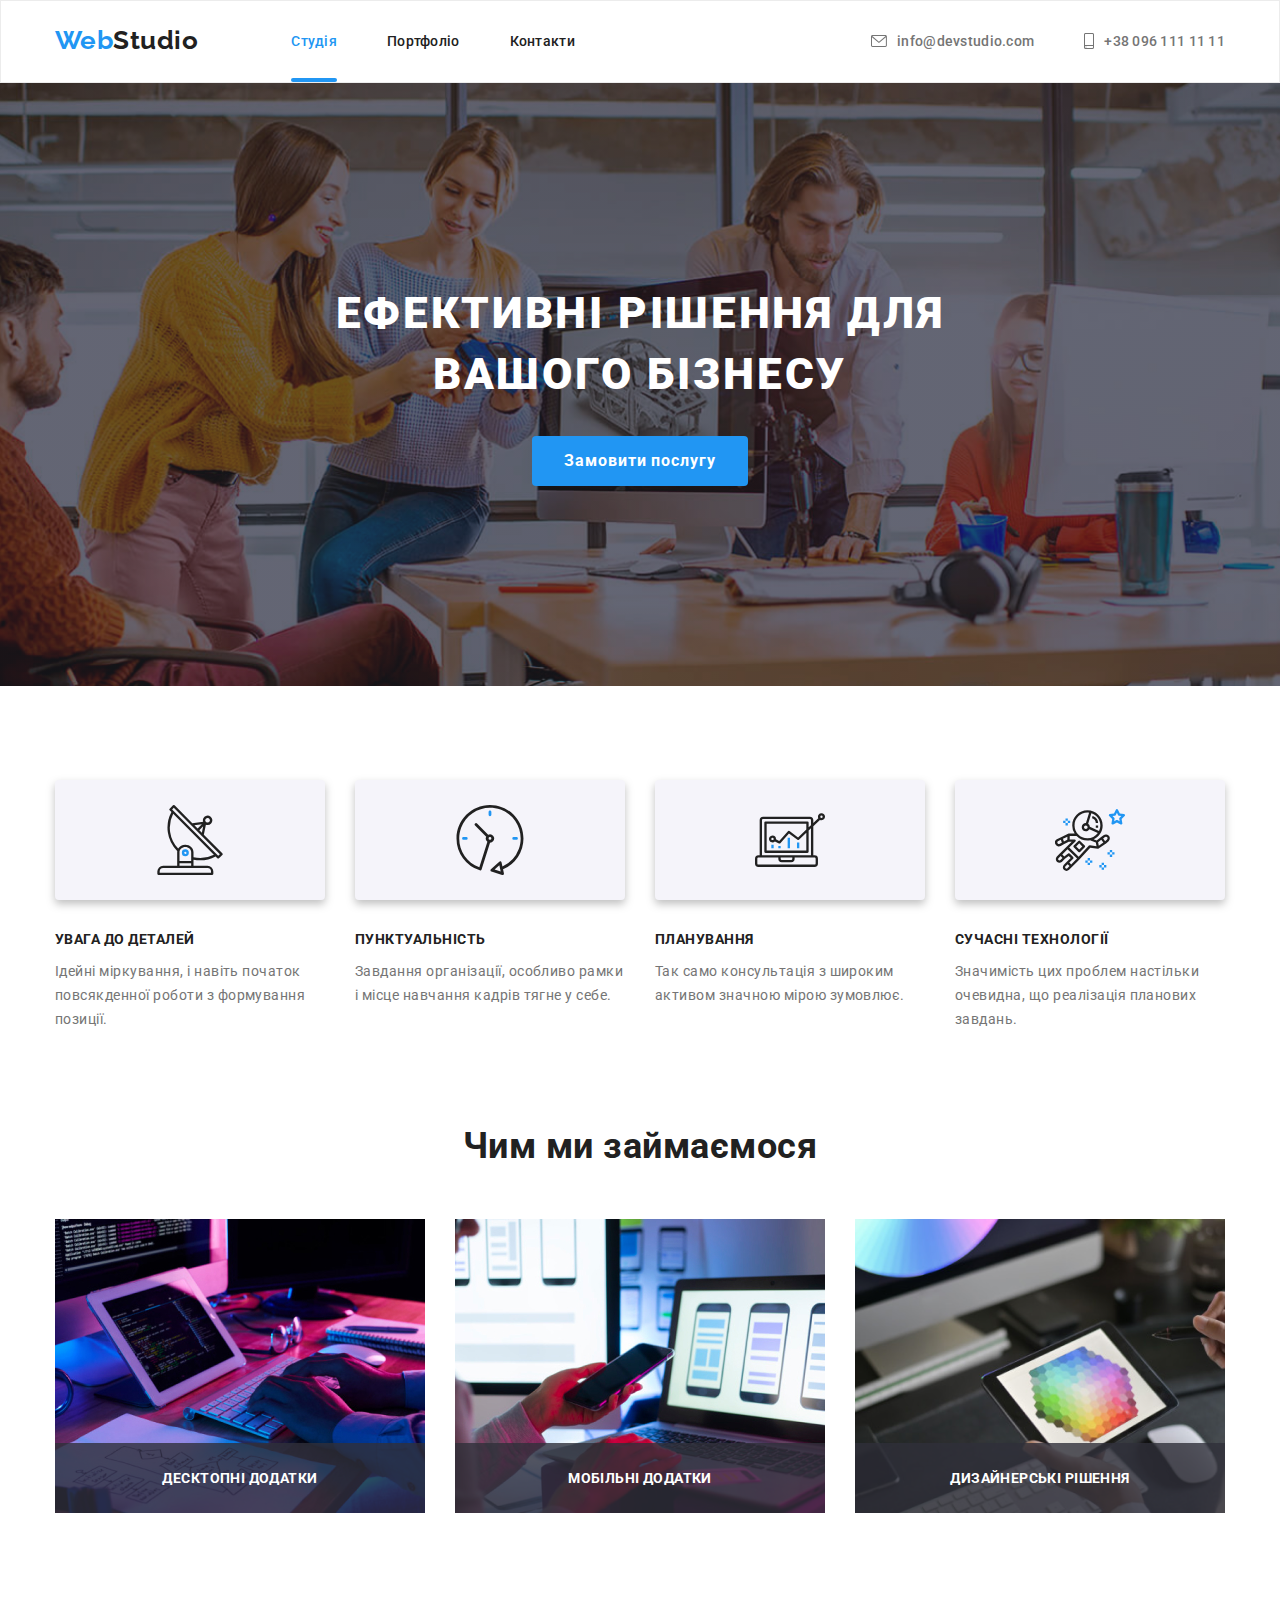
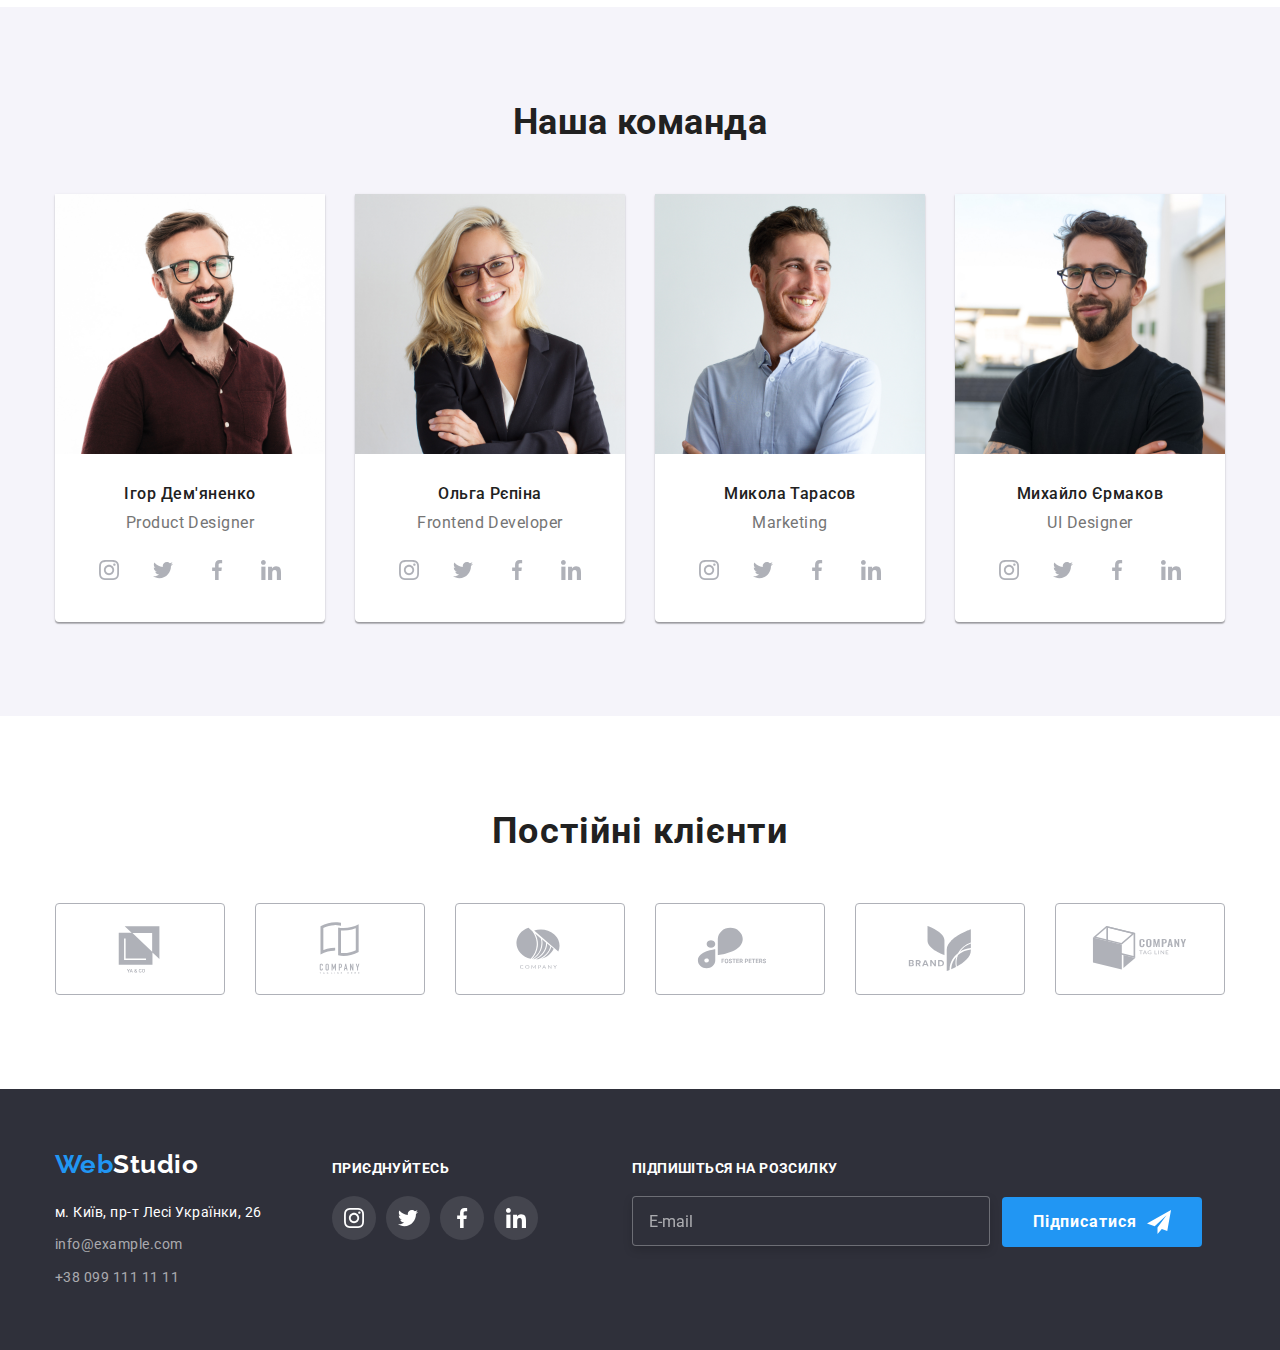
==== index.html @ c9e4202c "Initial commit" ====
<!DOCTYPE html>
<html lang="uk">
  <head>
    <meta charset="UTF-8" />
    <meta http-equiv="X-UA-Compatible" content="IE=edge" />
    <meta name="viewport" content="width=device-width, initial-scale=1.0" />
    <title>Студія</title>
    <!-- Normalize -->
    <link
      rel="stylesheet"
      href="https://cdn.jsdelivr.net/npm/modern-normalize@1.1.0/modern-normalize.min.css"
    />
    <!-- Fonts -->
    <link
      href="https://fonts.googleapis.com/css2?family=Raleway:wght@700&family=Roboto:wght@400;500;700;900&display=swap"
      rel="stylesheet"
    />
    <!-- Styles -->
    <link rel="stylesheet" href="./css/styles.css" />
  </head>
  <body>
    <!-- Header section -->
    <header class="header">
      <div class="container">
        <div class="header-contact">
          <nav class="header-nav">
            <a class="header-logo" href="./index.html"><span class="header-web">Web</span>Studio</a>

            <ul class="site-nav list">
              <li class="header-item">
                <a class="header-nav-link current" href="">Студія</a>
              </li>
              <li class="header-item">
                <a class="header-nav-link" href="./portfolio.html">Портфоліо</a>
              </li>
              <li class="header-item">
                <a class="header-nav-link" href="">Контакти</a>
              </li>
            </ul>
          </nav>

          <ul class="auth-nav list">
            <li class="header-item">
              <a href="mailto:info@devstudio.com" class="header-mail-link link">
                <svg class="header-mail-icon" width="16" height="12">
                  <use href="./images/symbol-defs.svg#icon-envelope"></use>
                </svg>
                info@devstudio.com</a
              >
            </li>
            <li class="header-item">
              <a href="tel:+380961111111" class="header-mail-link link">
                <svg class="header-mail-icon" width="10" height="16">
                  <use href="./images/symbol-defs.svg#icon-smartphone"></use>
                </svg>
                +38 096 111 11 11
              </a>
            </li>
          </ul>
        </div>
      </div>
    </header>
    <main>
      <!-- Hero section -->
      <section class="hero-studio">
        <div class="container">
          <h1 class="hero-title">Ефективні рішення для вашого бізнесу</h1>
          <button type="button" class="button-studio" data-modal-open>Замовити послугу</button>
        </div>
      </section>
      <!-- Features -->
      <section class="features section">
        <div class="container">
          <h2 class="visually-hidden">Переваги компанії</h2>
          <ul class="features-list list">
            <li class="features-item">
              <div class="features-icon">
                <svg class="features-img" width="70" height="70">
                  <use href="images/symbol-defs.svg#icon-antenna"></use>
                </svg>
              </div>
              <h3 class="features-title">УВАГА ДО ДЕТАЛЕЙ</h3>
              <p class="features-text">
                Ідейні міркування, і навіть початок повсякденної роботи з формування позиції.
              </p>
            </li>

            <li class="features-item">
              <div class="features-icon">
                <svg class="features-img" width="70" height="70">
                  <use href="images/symbol-defs.svg#icon-clock"></use>
                </svg>
              </div>
              <h3 class="features-title">ПУНКТУАЛЬНІСТЬ</h3>
              <p class="features-text">
                Завдання організації, особливо рамки і місце навчання кадрів тягне у себе.
              </p>
            </li>

            <li class="features-item">
              <div class="features-icon">
                <svg class="features-img" width="70" height="70">
                  <use href="images/symbol-defs.svg#icon-diagram"></use>
                </svg>
              </div>
              <h3 class="features-title">ПЛАНУВАННЯ</h3>
              <p class="features-text">
                Так само консультація з широким активом значною мірою зумовлює.
              </p>
            </li>

            <li class="features-item">
              <div class="features-icon">
                <svg class="features-img" width="70" height="70">
                  <use href="images/symbol-defs.svg#icon-astronaut"></use>
                </svg>
              </div>
              <h3 class="features-title">СУЧАСНІ ТЕХНОЛОГІЇ</h3>
              <p class="features-text">
                Значимість цих проблем настільки очевидна, що реалізація планових завдань.
              </p>
            </li>
          </ul>
        </div>
      </section>
      <!-- Services -->
      <section class="services section">
        <div class="container">
          <h2 class="services-title">Чим ми займаємося</h2>
          <ul class="services-list list">
            <li class="services-item">
              <img
                class="img-services"
                src="images/img-what-are-we-doing-1.jpeg"
                alt="разробка програмних забезпечень"
                width="370"
              />
              <div class="services-label">
                <p class="services-label-text">Десктопні додатки</p>
              </div>
            </li>

            <li class="services-item">
              <img
                class="img-services"
                src="images/img-what-are-we-doing-2.jpeg"
                alt="разробка мобільних додатків"
                width="370"
              />
              <div class="services-label">
                <p class="services-label-text">Мобільні додатки</p>
              </div>
            </li>

            <li class="services-item">
              <img
                class="img-services"
                src="images/img-what-are-we-doing-3.png"
                alt="створення веб-дизайну сайту"
                width="370"
              />
              <div class="services-label">
                <p class="services-label-text">Дизайнерські рішення</p>
              </div>
            </li>
          </ul>
        </div>
      </section>
      <!-- Team -->
      <section class="team section">
        <div class="container">
          <h2 class="team-title">Наша команда</h2>
          <ul class="team-list list">
            <li class="team-item">
              <img
                class="img-team"
                src="images/img-product-designer.jpeg"
                alt="Team card"
                width="270"
              />
              <h3 class="team-subtitle">Ігор Дем'яненко</h3>
              <p class="team-text">Product Designer</p>
              <ul class="socials-list">
                <li class="socials-item">
                  <a
                    class="socials-link"
                    href="https://www.instagram.com/"
                    target="_blank"
                    rel="noreferrer noopener"
                  >
                    <svg class="social-icon" width="20" height="20">
                      <use href="images/symbol-defs.svg#icon-instagram"></use>
                    </svg>
                  </a>
                </li>
                <li class="socials-item">
                  <a
                    class="socials-link"
                    href="https://twitter.com/?lang=ru"
                    target="_blank"
                    rel="noreferrer noopener"
                  >
                    <svg class="social-icon" width="20" height="20">
                      <use href="images/symbol-defs.svg#icon-twitter"></use>
                    </svg>
                  </a>
                </li>
                <li class="socials-item">
                  <a
                    class="socials-link"
                    href="https://uk-ua.facebook.com/"
                    target="_blank"
                    rel="noreferrer noopener"
                  >
                    <svg class="social-icon" width="20" height="20">
                      <use href="images/symbol-defs.svg#icon-facebook"></use>
                    </svg>
                  </a>
                </li>
                <li class="socials-item">
                  <a
                    class="socials-link"
                    href="https://ua.linkedin.com/"
                    target="_blank"
                    rel="noreferrer noopener"
                  >
                    <svg class="social-icon" width="20" height="20">
                      <use href="images/symbol-defs.svg#icon-linkedin"></use>
                    </svg>
                  </a>
                </li>
              </ul>
            </li>

            <li class="team-item">
              <img
                class="img-team"
                src="images/img-frontend-developer.jpeg"
                alt="Team card"
                width="270"
              />
              <h3 class="team-subtitle">Ольга Рєпіна</h3>
              <p class="team-text">Frontend Developer</p>
              <ul class="socials-list">
                <li class="socials-item">
                  <a
                    class="socials-link"
                    href="https://www.instagram.com/"
                    target="_blank"
                    rel="noreferrer noopener"
                  >
                    <svg class="social-icon" width="20" height="20">
                      <use href="images/symbol-defs.svg#icon-instagram"></use>
                    </svg>
                  </a>
                </li>
                <li class="socials-item">
                  <a
                    class="socials-link"
                    href="https://twitter.com/?lang=ru"
                    target="_blank"
                    rel="noreferrer noopener"
                  >
                    <svg class="social-icon" width="20" height="20">
                      <use href="images/symbol-defs.svg#icon-twitter"></use>
                    </svg>
                  </a>
                </li>
                <li class="socials-item">
                  <a
                    class="socials-link"
                    href="https://uk-ua.facebook.com/"
                    target="_blank"
                    rel="noreferrer noopener"
                  >
                    <svg class="social-icon" width="20" height="20">
                      <use href="images/symbol-defs.svg#icon-facebook"></use>
                    </svg>
                  </a>
                </li>
                <li class="socials-item">
                  <a
                    class="socials-link"
                    href="https://ua.linkedin.com/"
                    target="_blank"
                    rel="noreferrer noopener"
                  >
                    <svg class="social-icon" width="20" height="20">
                      <use href="images/symbol-defs.svg#icon-linkedin"></use>
                    </svg>
                  </a>
                </li>
              </ul>
            </li>

            <li class="team-item">
              <img class="img-team" src="images/img-marketing.jpeg" alt="Team card" width="270" />
              <h3 class="team-subtitle">Микола Тарасов</h3>
              <p class="team-text">Marketing</p>
              <ul class="socials-list">
                <li class="socials-item">
                  <a
                    class="socials-link"
                    href="https://www.instagram.com/"
                    target="_blank"
                    rel="noreferrer noopener"
                  >
                    <svg class="social-icon" width="20" height="20">
                      <use href="images/symbol-defs.svg#icon-instagram"></use>
                    </svg>
                  </a>
                </li>
                <li class="socials-item">
                  <a
                    class="socials-link"
                    href="https://twitter.com/?lang=ru"
                    target="_blank"
                    rel="noreferrer noopener"
                  >
                    <svg class="social-icon" width="20" height="20">
                      <use href="images/symbol-defs.svg#icon-twitter"></use>
                    </svg>
                  </a>
                </li>
                <li class="socials-item">
                  <a
                    class="socials-link"
                    href="https://uk-ua.facebook.com/"
                    target="_blank"
                    rel="noreferrer noopener"
                  >
                    <svg class="social-icon" width="20" height="20">
                      <use href="images/symbol-defs.svg#icon-facebook"></use>
                    </svg>
                  </a>
                </li>
                <li class="socials-item">
                  <a
                    class="socials-link"
                    href="https://ua.linkedin.com/"
                    target="_blank"
                    rel="noreferrer noopener"
                  >
                    <svg class="social-icon" width="20" height="20">
                      <use href="images/symbol-defs.svg#icon-linkedin"></use>
                    </svg>
                  </a>
                </li>
              </ul>
            </li>

            <li class="team-item">
              <img class="img-team" src="images/img-ui-designer.jpeg" alt="Team card" width="270" />
              <h3 class="team-subtitle">Михайло Єрмаков</h3>
              <p class="team-text">UI Designer</p>
              <ul class="socials-list">
                <li class="socials-item">
                  <a
                    class="socials-link"
                    href="https://www.instagram.com/"
                    target="_blank"
                    rel="noreferrer noopener"
                  >
                    <svg class="social-icon" width="20" height="20">
                      <use href="images/symbol-defs.svg#icon-instagram"></use>
                    </svg>
                  </a>
                </li>
                <li class="socials-item">
                  <a
                    class="socials-link"
                    href="https://twitter.com/?lang=ru"
                    target="_blank"
                    rel="noreferrer noopener"
                  >
                    <svg class="social-icon" width="20" height="20">
                      <use href="images/symbol-defs.svg#icon-twitter"></use>
                    </svg>
                  </a>
                </li>
                <li class="socials-item">
                  <a
                    class="socials-link"
                    href="https://uk-ua.facebook.com/"
                    target="_blank"
                    rel="noreferrer noopener"
                  >
                    <svg class="social-icon" width="20" height="20">
                      <use href="images/symbol-defs.svg#icon-facebook"></use>
                    </svg>
                  </a>
                </li>
                <li class="socials-item">
                  <a
                    class="socials-link"
                    href="https://ua.linkedin.com/"
                    target="_blank"
                    rel="noreferrer noopener"
                  >
                    <svg class="social-icon" width="20" height="20">
                      <use href="images/symbol-defs.svg#icon-linkedin"></use>
                    </svg>
                  </a>
                </li>
              </ul>
            </li>
          </ul>
        </div>
      </section>
      <!-- Customers section -->
      <section class="customers section">
        <div class="container">
          <h2 class="customers-title">Постійні клієнти</h2>
          <ul class="customers-list">
            <li class="customers-item">
              <a class="customers-link" href="" target="_blank" rel="noreferrer noopener">
                <svg class="customers-icon" width="106" height="60">
                  <use href="./images/symbol-defs.svg#icon-logo-1"></use>
                </svg>
              </a>
            </li>
            <li class="customers-item">
              <a class="customers-link" href="" target="_blank" rel="noreferrer noopener">
                <svg class="customers-icon" width="106" height="60">
                  <use href="./images/symbol-defs.svg#icon-Logo-2"></use>
                </svg>
              </a>
            </li>
            <li class="customers-item">
              <a class="customers-link" href="" target="_blank" rel="noreferrer noopener">
                <svg class="customers-icon" width="106" height="60">
                  <use href="./images/symbol-defs.svg#icon-Logo-3"></use>
                </svg>
              </a>
            </li>
            <li class="customers-item">
              <a class="customers-link" href="" target="_blank" rel="noreferrer noopener">
                <svg class="customers-icon" width="106" height="60">
                  <use href="./images/symbol-defs.svg#icon-Logo-4"></use>
                </svg>
              </a>
            </li>
            <li class="customers-item">
              <a class="customers-link" href="" target="_blank" rel="noreferrer noopener">
                <svg class="customers-icon" width="106" height="60">
                  <use href="./images/symbol-defs.svg#icon-Logo-5"></use>
                </svg>
              </a>
            </li>
            <li class="customers-item">
              <a class="customers-link" href="" target="_blank" rel="noreferrer noopener">
                <svg class="customers-icon" width="106" height="60">
                  <use href="./images/symbol-defs.svg#icon-Logo-6"></use>
                </svg>
              </a>
            </li>
          </ul>
        </div>
      </section>
    </main>
    <!-- Footer -->
    <footer class="footer">
      <div class="container footer-container">
        <div class="footer-contacts-group">
          <a href="./index.html" class="footer-logo"><span class="footer-web">Web</span>Studio</a>
          <address class="footer-contacts">
            <ul class="footer-contacts-list list">
              <li class="footer-item">
                <a
                  class="footer-link current"
                  href="https://goo.gl/maps/FvV4dFCjNQffo44w8"
                  target="_blank"
                  rel="noreferrer noopener"
                  >м. Київ, пр-т Лесі Українки, 26</a
                >
              </li>
              <li class="footer-item">
                <a class="footer-link" href="mailto:info@example.com">info@example.com</a>
              </li>
              <li class="footer-item">
                <a class="footer-link" href="tel:+380991111111">+38 099 111 11 11</a>
              </li>
            </ul>
          </address>
        </div>
        <div class="footer-socials">
          <p class="footer-socials-title">приєднуйтесь</p>
          <ul class="footer-socials-list">
            <li class="footer-socials-item">
              <a
                class="footer-socials-link"
                href="https://www.instagram.com/"
                target="_blank"
                rel="noreferrer noopener"
              >
                <svg class="footer-social-icon" width="20" height="20">
                  <use href="images/symbol-defs.svg#icon-instagram"></use>
                </svg>
              </a>
            </li>
            <li class="socials-item">
              <a
                class="footer-socials-link"
                href="https://twitter.com/?lang=ru"
                target="_blank"
                rel="noreferrer noopener"
              >
                <svg class="footer-social-icon" width="20" height="20">
                  <use href="images/symbol-defs.svg#icon-twitter"></use>
                </svg>
              </a>
            </li>
            <li class="socials-item">
              <a
                class="footer-socials-link"
                href="https://uk-ua.facebook.com/"
                target="_blank"
                rel="noreferrer noopener"
              >
                <svg class="footer-social-icon" width="20" height="20">
                  <use href="images/symbol-defs.svg#icon-facebook"></use>
                </svg>
              </a>
            </li>
            <li class="socials-item">
              <a
                class="footer-socials-link"
                href="https://ua.linkedin.com/"
                target="_blank"
                rel="noreferrer noopener"
              >
                <svg class="footer-social-icon" width="20" height="20">
                  <use href="images/symbol-defs.svg#icon-linkedin"></use>
                </svg>
              </a>
            </li>
          </ul>
        </div>
        <div class="subscription-form">
          <p class="subscription-form-title">Підпишіться на розсилку</p>
          <form class="subscription-form-group" name="subscribe_to_the_newsletter">
            <label class="subscription-form-label" for="subscription_email"></label>
            <input
              class="subscription-form-field"
              type="email"
              name="email"
              id="subscription_email"
              placeholder="E-mail"
            />

            <button class="subscription-form-btn" type="submit">
              Підписатися
              <svg class="subscription-form-btn-icon" width="24" height="24">
                <use href="./images/symbol-defs.svg#icon-icon-send"></use>
              </svg>
            </button>
          </form>
        </div>
      </div>
    </footer>
    <!-- Modal section -->
    <div class="backdrop is-hidden" data-modal>
      <div class="modal">
        <button class="modal-btn" type="button" data-modal-close>
          <svg class="modal-btn-icon" width="18" height="18">
            <use
              class="modal-btn-link"
              href="./images/symbol-defs.svg#icon-close-black-modal"
            ></use>
          </svg>
        </button>

        <div class="modal-form-order">
          <p class="modal-form-title">Залиште свої дані, ми вам передзвонимо</p>
          <form class="modal-form-group" name="order-service">
            <div class="modal-form-inputs">
              <label class="modal-form-label" for="user_name">Ім'я</label>
              <div class="modal-form-subgroup">
                <input class="modal-form-field" type="text" name="user_name" id="user_name" />
                <svg class="modal-form-icon" width="18" height="18">
                  <use href="./images/symbol-defs.svg#icon-person-black"></use>
                </svg>
              </div>

              <label class="modal-form-label" for="phone_number">Телефон</label>
              <div class="modal-form-subgroup">
                <input class="modal-form-field" type="tel" name="phone_number" id="phone_number" />
                <svg class="modal-form-icon" width="18" height="18">
                  <use href="./images/symbol-defs.svg#icon-phone-black"></use>
                </svg>
              </div>

              <label class="modal-form-label" for="email">Пошта</label>
              <div class="modal-form-subgroup">
                <input class="modal-form-field" type="email" name="email" id="email" />
                <svg class="modal-form-icon" width="18" height="18">
                  <use href="./images/symbol-defs.svg#icon-email-black"></use>
                </svg>
              </div>

              <label class="modal-form-label" for="user_comment">Коментар</label>
              <textarea
                class="modal-form-field-comment"
                name="user_comment"
                placeholder="Введіть текст"
                rows="8"
                id="user_comment"
              ></textarea>
            </div>
            <label class="modal-form-label-agreement">
              <input class="modal-form-checkbox" type="checkbox" name="terms_of_an_agreement" />
              <span class="modal-form-agreement-text"
                >Погоджуюся з розсилкою та приймаю
                <a class="modal-form-link" href=""> Умови договору </a>
              </span>
            </label>
            <button class="modal-form-btn" type="submit">Відправити</button>
          </form>
        </div>
      </div>
    </div>
    <script src="./js/modal.js"></script>
  </body>
</html>
---- css/styles.css ----
:root {
  --main-text-color: #212121;
  --secondary-text-color: #757575;
  --main-bgr-color: #f5f5f5;
  --secondary-bgr-color: #2f303a;
  --brand-color: #2196f3;
}

.list {
  list-style: none;
}

.visually-hidden {
  position: absolute;
  width: 1px;
  height: 1px;
  margin: -1px;
  border: 0;
  padding: 0;

  white-space: nowrap;
  clip-path: inset(100%);
  clip: rect(0 0 0 0);
  overflow: hidden;
}

h1,
h2,
h3,
p,
ul,
li {
  margin: 0;
  padding: 0;
}

.container {
  max-width: 1200px;
  margin: 0 auto;
  padding: 0 15px;
  box-sizing: border-box;
  /* outline: 2px solid tomato; */
}

.section {
  padding-top: 94px;
  padding-bottom: 94px;
}

.header {
  border: 1px solid #ececec;
}

.header .container {
  display: flex;
  align-items: center;
  justify-content: space-between;
}

.header-contact {
  display: flex;
  align-items: center;
  width: 100%;
}

.header-nav {
  display: flex;
}

.site-nav {
  display: flex;
  align-items: center;
}

.header-logo {
  margin-right: 93px;
  padding-top: 24px;
  padding-bottom: 25px;
  box-sizing: border-box;
}

.header-item:not(:last-child) {
  margin-right: 50px;
}

.hero-studio .container {
  padding-top: 200px;
  padding-bottom: 200px;
}

.button-studio {
  min-width: 215px;
  min-height: 50px;
  margin: 0 auto;
  display: block;
  margin-top: 30px;
  padding: 10px 32px;
  border-radius: 4px;
}

.services-title {
  padding-bottom: 50px;
}

.services-item {
  display: block;
}

.team-title {
  padding-bottom: 50px;
}

.team-item {
  display: block;
}

.socials-list {
  display: flex;
  list-style: none;
  align-items: center;
  justify-content: center;
  gap: 10px;
  margin-bottom: 30px;
}

.socials-link {
  display: flex;
  align-items: center;
  justify-content: center;
  width: 44px;
  height: 44px;
  border-radius: 50%;
  transition: background-color 250ms cubic-bezier(0.4, 0, 0.2, 1);
}

.socials-link:hover,
.socials-link:focus {
  background-color: var(--brand-color);
}

.socials-link:hover .social-icon,
.socials-link:focus .social-icon {
  fill: #ffffff;
}

.social-icon {
  fill: #afb1b8;
  transition: fill 250ms cubic-bezier(0.4, 0, 0.2, 1);
}

.footer-contacts {
  margin-top: 20px;
}

body {
  color: var(--main-text-color);
  font-family: roboto, sans-serif;
  letter-spacing: 0.03em;
}

.header {
  background-color: #ffffff;
}

.header-logo {
  color: var(--main-text-color);
  font-family: raleway, sans-serif;
  font-weight: 700;
  font-size: 26px;
  line-height: 1.2;
  text-decoration: none;
  transition: color 250ms cubic-bezier(0.4, 0, 0.2, 1);
}

.header-web,
.footer-web {
  color: var(--brand-color);
}

.header-logo:hover,
.header-logo:focus,
.footer-logo:hover,
.footer-logo:focus {
  color: var(--brand-color);
}

.header-nav-link {
  color: var(--main-text-color);
  font-weight: 500;
  font-size: 14px;
  line-height: 1.2;
  letter-spacing: 0.02em;
  text-decoration: none;

  padding-top: 32px;
  padding-bottom: 32px;

  position: relative;

  transition: color 250ms cubic-bezier(0.4, 0, 0.2, 1);
}

.header-nav-link:hover,
.header-nav-link:focus {
  color: var(--brand-color);
}

.header-nav-link.current {
  color: var(--brand-color);
}

.header-nav-link.current::after {
  content: ' ';
  position: absolute;
  bottom: 0;
  left: 0;
  display: block;
  width: 100%;
  height: 4px;
  background-color: var(--brand-color);
  border-radius: 4px;
}

.auth-nav {
  display: flex;
  align-items: center;
  margin-left: auto;
}

.auth-nav .link {
  color: var(--secondary-text-color);
  font-weight: 500;
  font-size: 14px;
  line-height: 1.2;
  letter-spacing: 0.02em;
  text-decoration: none;
}

.header-item {
  display: flex;
  align-items: center;
}

.header-mail-link {
  display: flex;
  align-items: center;
  transition: color 250ms cubic-bezier(0.4, 0, 0.2, 1);
}

.header-mail-icon {
  margin-right: 10px;
  fill: var(--secondary-text-color);
  transition: fill 250ms cubic-bezier(0.4, 0, 0.2, 1);
}

.header-mail-icon:hover,
.header-mail-icon:focus {
  fill: var(--brand-color);
}

.header-mail-link:hover,
.header-mail-link:focus {
  color: var(--brand-color);
}

.header-mail-link:hover .header-mail-icon,
.header-mail-link:focus .header-mail-icon {
  fill: var(--brand-color);
}

.hero-studio {
  background-image: linear-gradient(to right, rgba(47, 48, 58, 0.4), rgba(47, 48, 58, 0.4)),
    url('../images/Img-hero-studio.png');
  background-color: #c4c4c4;
  background-repeat: no-repeat;
  background-position: center;
  background-size: cover;
}

.hero-title {
  color: #ffffff;
  font-weight: 900;
  font-size: 44px;
  line-height: 1.4;
  text-align: center;
  letter-spacing: 0.06em;
  text-transform: uppercase;
  width: 696px;
  margin-left: auto;
  margin-right: auto;
}

.hero-portfolio {
  background-color: #ffffff;
}

.button-studio {
  font-family: roboto, sans-serif;
  color: #ffffff;
  background-color: var(--brand-color);
  cursor: pointer;
  font-weight: 700;
  font-size: 16px;
  line-height: 1.9;
  align-items: center;
  text-align: center;
  letter-spacing: 0.06em;
  border: 0;
  transition: background-color 250ms cubic-bezier(0.4, 0, 0.2, 1);
}

.button-studio:hover,
.button-studio:focus {
  color: #ffffff;
  background-color: #188ce8;
}

.button-portfolio-container {
  margin-bottom: 50px;
  padding-right: 300px;
  padding-left: 300px;
}

.button-portfolio {
  display: flex;
  align-items: center;
}
.portfolio-controls-btn:not(:last-child) {
  margin-right: 8px;
}

.btn-all {
  min-width: 73px;
  min-height: 38px;
  padding: 6px 25px;
  border-radius: 4px;
}

.btn-web {
  min-width: 125px;
  min-height: 38px;
  padding: 6px 22px;
  border-radius: 4px;
}

.btn-apps {
  min-width: 112px;
  min-height: 38px;
  padding: 6px 22px;
  border-radius: 4px;
}

.btn-design {
  min-width: 103px;
  min-height: 38px;
  padding: 6px 22px;
  border-radius: 4px;
}

.btn-marketing {
  min-width: 130px;
  min-height: 38px;
  padding: 6px 22px;
  border-radius: 4px;
}

.button-portfolio-item {
  font-family: roboto, sans-serif;
  color: var(--main-text-color);
  background-color: #f5f4fa;
  cursor: pointer;
  font-weight: 500;
  font-size: 16px;
  line-height: 1.6;
  border: none;
  transition: color 250ms cubic-bezier(0.4, 0, 0.2, 1),
    background-color 250ms cubic-bezier(0.4, 0, 0.2, 1),
    box-shadow 250ms cubic-bezier(0.4, 0, 0.2, 1);
}

.features {
  padding-bottom: 0;
}

.button-portfolio-item:hover,
.button-portfolio-item:focus {
  color: #ffffff;
  background-color: var(--brand-color);
  box-shadow: 0px 3px 1px rgba(0, 0, 0, 0.1), 0px 1px 2px rgba(0, 0, 0, 0.08),
    0px 2px 2px rgba(0, 0, 0, 0.12);
}

.features-list {
  display: flex;
  flex-wrap: wrap;
  gap: 30px;
}

.features-item {
  flex-basis: calc((100% - 3 * 30px) / 4);
}

.features-icon {
  display: flex;
  align-items: center;
  justify-content: center;
  width: 270px;
  height: 120px;
  border-radius: 4px;
  margin-bottom: 30px;
  background-color: #f5f4fa;
  filter: drop-shadow(0px 4px 4px rgba(0, 0, 0, 0.25));
}

.features-title {
  font-weight: 700;
  font-size: 14px;
  line-height: 1.4;
  text-transform: uppercase;
  padding-bottom: 10px;
}

.features-text {
  color: var(--secondary-text-color);
  font-size: 14px;
  line-height: 1.7;
}

.services-title {
  font-weight: 700;
  font-size: 36px;
  line-height: 1.2;
  text-align: center;
}

.services-list {
  display: flex;
  flex-wrap: wrap;
  gap: 30px;
}

.services-item {
  flex-basis: calc((100% - 2 * 30px) / 3);
  position: relative;
}

.img-services {
  display: block;
}

.services-label {
  display: flex;
  align-items: center;
  justify-content: center;
  width: 100%;
  height: 70px;
  position: absolute;
  bottom: 0;
  left: 0;
  background-color: rgba(47, 48, 58, 0.8);
}

.services-label-text {
  font-family: 'Roboto';
  font-style: normal;
  font-weight: 700;
  font-size: 14px;
  line-height: calc(16 / 14);
  text-align: center;
  letter-spacing: 0.03em;
  text-transform: uppercase;

  color: #ffffff;
}

.team {
  background-color: #f5f4fa;
}

.team-title {
  font-size: 36px;
  line-height: 1.2;
  text-align: center;
}

.team-list {
  display: flex;
  flex-wrap: wrap;
  gap: 30px;
}

.team-item {
  flex-basis: calc((100% - 3 * 30px) / 4);
  background-color: #ffffff;
  box-shadow: 0px 1px 3px rgba(0, 0, 0, 0.12), 0px 1px 1px rgba(0, 0, 0, 0.14),
    0px 2px 1px rgba(0, 0, 0, 0.2);
  border-radius: 0px 0px 4px 4px;
}

.img-team {
  display: block;
  border-radius: 0px;
}

.team-subtitle {
  font-weight: 500;
  font-size: 16px;
  line-height: 1.2;
  text-align: center;

  padding-top: 30px;
}

.team-text {
  color: var(--secondary-text-color);
  font-size: 16px;
  line-height: 1.2;
  text-align: center;

  padding-top: 10px;
  padding-bottom: 16px;
}

.projects {
  display: flex;
  flex-wrap: wrap;
  gap: 30px;
}

.project-link {
  display: block;
  text-decoration: none;
  transition: box-shadow 250ms cubic-bezier(0.4, 0, 0.2, 1);
}

.project-items {
  display: block;
  flex-basis: calc((100% - 2 * 30px) / 3);
  position: relative;
}

.project-link:hover,
.project-link:focus {
  box-shadow: 0px 1px 1px rgba(0, 0, 0, 0.12), 0px 4px 4px rgba(0, 0, 0, 0.06),
    1px 4px 6px rgba(0, 0, 0, 0.16);
}

.img-project {
  display: block;
}

.projects-litle-text-group {
  border: 1px solid #eeeeee;
  border-top: none;
}

.projects-litle-text {
  padding: 20px 24px;
}

.projects-litle {
  color: var(--main-text-color);
  font-weight: 700;
  font-size: 18px;
  line-height: 2;
  letter-spacing: 0.06em;

  margin-bottom: 4px;
}

.projects-text {
  color: var(--secondary-text-color);
  font-size: 16px;
  line-height: 1.8;
}

.overlay {
  width: 100%;
  height: 294px;
  overflow: hidden;
  position: absolute;
  top: 0;
  left: 0;
}

.overlay-text {
  display: flex;
  align-items: center;
  width: 100%;
  height: 100%;
  background-color: rgba(33, 150, 243, 0.9);
  padding: 24px;

  transform: translatey(294px);

  transition: transform 250ms cubic-bezier(0.4, 0, 0.2, 1);

  font-family: 'Roboto';
  font-style: normal;
  font-weight: 400;
  font-size: 18px;
  line-height: calc(28 / 18);

  letter-spacing: 0.03em;

  color: #ffffff;
}

.project-link:hover .overlay-text,
.project-link:focus .overlay-text {
  transform: translatey(0);
}

.customers-title {
  font-family: Roboto;
  font-style: normal;
  font-weight: 700;
  font-size: 36px;
  line-height: 1.2em;
  text-align: center;
  letter-spacing: 0.03em;

  color: #212121;

  margin-bottom: 50px;
}

.customers-list {
  display: flex;
  list-style: none;
  align-items: center;
  justify-content: center;
  gap: 30px;
}

.customers-link {
  display: flex;
  align-items: center;
  justify-content: center;
  width: 170px;
  height: 92px;
  border: 1px solid #afb1b8;
  border-radius: 4px;
  transition: border-color 250ms cubic-bezier(0.4, 0, 0.2, 1);
}

.customers-link:hover .customers-icon,
.customers-link:focus .customers-icon {
  fill: #2196f3;
}

.customers-link:hover,
.customers-link:focus {
  border-color: #2196f3;
}

.customers-icon {
  fill: #afb1b8;
  transition: fill 250ms cubic-bezier(0.4, 0, 0.2, 1);
}

.footer {
  background-color: var(--secondary-bgr-color);

  padding: 60px 0;
}

.footer-container {
  display: flex;
  align-items: baseline;
}

.footer-logo {
  color: #ffffff;
  font-family: raleway, sans-serif;
  font-weight: 700;
  font-size: 26px;
  line-height: 1.2;
  text-decoration: none;
  transition: color 250ms cubic-bezier(0.4, 0, 0.2, 1);
}

.footer-item:not(:last-child) {
  margin-bottom: 9px;
}

.footer-link.current {
  color: #ffffff;
}

.footer-link {
  color: rgba(255, 255, 255, 0.6);
}
.footer-contacts-list {
  display: flex;
  flex-direction: column;
  align-items: baseline;
  align-content: center;
  margin-right: 70px;
}

.footer-link:hover,
.footer-link:focus {
  color: var(--brand-color);
}

.footer-link {
  font-style: normal;
  font-size: 14px;
  line-height: 1.7;
  text-decoration: none;
  transition: color 250ms cubic-bezier(0.4, 0, 0.2, 1);
}

.footer-socials {
  width: 206px;
  height: 80px;
}

.footer-socials-title {
  font-family: Roboto;
  font-style: normal;
  font-weight: 700;
  font-size: 14px;
  line-height: calc(16 / 14);
  letter-spacing: 0.03em;
  text-transform: uppercase;

  color: #ffffff;

  margin-bottom: 20px;
}

.footer-socials-list {
  display: flex;
  list-style: none;
  align-items: center;
  gap: 10px;
}

.footer-socials-link {
  display: flex;
  align-items: center;
  justify-content: center;
  width: 44px;
  height: 44px;
  background-color: rgba(255, 255, 255, 0.1);
  border-radius: 50%;
  border-radius: 50%;
  transition: background-color 250ms cubic-bezier(0.4, 0, 0.2, 1);
}

.footer-socials-link:hover,
.footer-socials-link:focus {
  background-color: var(--brand-color);
}

.footer-social-icon {
  fill: #ffffff;
}

.subscription-form {
  padding-left: 94px;
}
.subscription-form-title {
  font-family: 'Roboto';
  font-style: normal;
  font-weight: 700;
  font-size: 14px;
  line-height: calc(16 / 14);
  letter-spacing: 0.03em;
  text-transform: uppercase;

  color: #ffffff;

  padding-bottom: 20px;
}

.subscription-form-group {
  display: flex;
  align-items: baseline;
}

.subscription-form-field {
  width: 358px;
  height: 50px;

  border: 1px solid rgba(255, 255, 255, 0.3);
  filter: drop-shadow(0px 4px 4px rgba(0, 0, 0, 0.15));
  border-radius: 4px;

  background-color: #2f303a;
  padding: 15px 16px;
  margin-right: 12px;

  font-family: 'Roboto';
  font-style: normal;
  font-weight: 400;
  font-size: 16px;
  line-height: 20px;

  color: white;
}

.subscription-form-field::placeholder {
  font-family: 'Roboto';
  font-style: normal;
  font-weight: 400;
  font-size: 16px;
  line-height: calc(20 / 16);

  color: rgba(255, 255, 255, 0.6);
}

.subscription-form-btn {
  display: flex;
  align-items: center;
  justify-content: center;
  gap: 10px;
  width: 200px;
  height: 50px;
  background-color: var(--brand-color);
  border-radius: 4px;
  border: 0;
  cursor: pointer;

  font-family: 'Roboto';
  font-style: normal;
  font-weight: 700;
  font-size: 16px;
  line-height: calc(30 / 16);
  align-items: center;
  text-align: center;
  letter-spacing: 0.06em;
  color: #ffffff;
  transition: background-color 250ms cubic-bezier(0.4, 0, 0.2, 1),
    box-shadow 250ms cubic-bezier(0.4, 0, 0.2, 1);
}

.subscription-form-btn:hover,
.subscription-form-btn:focus {
  background-color: #188ce8;
  box-shadow: 0px 4px 4px rgba(0, 0, 0, 0.15);
}

.backdrop {
  position: fixed;
  top: 0;
  left: 0;
  width: 100%;
  height: 100%;
  background-color: rgba(0, 0, 0, 0.2);
  display: flex;
  align-items: center;
  justify-content: center;
  opacity: 1;
  visibility: visible;
  pointer-events: initial;

  transition: opacity 300ms ease-in-out, visibility 300ms ease-in-out;

  /* display: none; */
}

.backdrop.is-hidden {
  visibility: hidden;
  opacity: 0;
  pointer-events: none;
}

.modal {
  min-height: 300px;
  width: 528px;
  background: #ffffff;
  box-shadow: 0px 1px 3px rgba(0, 0, 0, 0.12), 0px 1px 1px rgba(0, 0, 0, 0.14),
    0px 2px 1px rgba(0, 0, 0, 0.2);
  border-radius: 4px;
  position: relative;
  transform: scale(1);
  transition: transform 250ms cubic-bezier(0.4, 0, 0.2, 1);
  padding: 40px;
}

.backdrop.is-hidden .modal {
  transform: scale(1.25);
}

.modal-btn {
  position: absolute;
  right: 8px;
  top: 8px;
  width: 30px;
  height: 30px;
  border: none;
  background: none;
}

.modal-btn-icon {
  background: #ffffff;
  border: 1px solid rgba(0, 0, 0, 0.1);
  border-radius: 50%;
  cursor: pointer;
  transition: fill 250ms cubic-bezier(0.4, 0, 0.2, 1);
}

.modal-btn-icon:hover,
.modal-btn-icon:focus {
  fill: #2196f3;
}

.modal-form-title {
  font-family: 'Roboto';
  font-style: normal;
  font-weight: 700;
  font-size: 20px;
  line-height: calc(23 / 20);
  text-align: center;
  letter-spacing: 0.03em;

  color: #212121;

  margin-bottom: 12px;
}

.modal-form-inputs {
  display: flex;
  flex-direction: column;
}

.modal-form-label {
  font-family: 'Roboto';
  font-style: normal;
  font-weight: 400;
  font-size: 12px;
  line-height: calc(14 / 12);

  letter-spacing: 0.01em;

  color: #757575;

  display: block;
}

.modal-form-field {
  width: 448px;
  height: 40px;
  border: 1px solid rgba(33, 33, 33, 0.2);
  border-radius: 4px;

  padding-left: 42px;
  cursor: pointer;

  font-family: 'Roboto';
  font-style: normal;
  font-weight: 400;
  font-size: 12px;
  line-height: calc(14 / 12);
  letter-spacing: 0.01em;
}

.modal-form-field:focus,
.modal-form-field:hover {
  outline: 1px solid var(--brand-color);
}

.modal-form-field:focus + .modal-form-icon,
.modal-form-field:hover + .modal-form-icon {
  fill: var(--brand-color);
}

.modal-form-field-comment {
  width: 448px;
  height: 120px;
  resize: none;
  border: 1px solid rgba(33, 33, 33, 0.2);
  border-radius: 4px;
  padding: 12px 16px;
  margin-top: 4px;

  font-family: 'Roboto';
  font-style: normal;
  font-weight: 400;
  font-size: 12px;
  line-height: calc(14 / 12);
  letter-spacing: 0.01em;
}

.modal-form-field-comment::placeholder {
  font-family: 'Roboto';
  font-style: normal;
  font-weight: 400;
  font-size: 12px;
  line-height: calc(14 / 12);
  letter-spacing: 0.01em;

  color: rgba(117, 117, 117, 0.5);

  /* padding: 12px 0px 0px 16px; */

  transition: outline 250ms cubic-bezier(0.4, 0, 0.2, 1);
}

.modal-form-field-comment:focus,
.modal-form-field-comment:hover {
  outline: 1px solid var(--brand-color);
}

.modal-form-subgroup {
  position: relative;
  display: flex;
  padding-top: 4px;
  padding-bottom: 10px;
}

.modal-form-icon {
  position: absolute;
  top: 14px;
  left: 15px;
}

.modal-form-label-agreement {
  display: flex;
  align-items: center;
  justify-content: center;
  gap: 9px;
  margin-top: 20px;
  margin-bottom: 30px;
}

.modal-form-agreement-text {
  font-family: 'Roboto';
  font-style: normal;
  font-weight: 400;
  font-size: 14px;
  line-height: calc(24 / 14);

  letter-spacing: 0.03em;

  color: #757575;

  user-select: none;
}

.modal-form-link {
  color: var(--brand-color);
}

.modal-form-btn {
  font-family: 'Roboto';
  font-style: normal;
  font-weight: 700;
  font-size: 16px;
  line-height: calc(30 / 16);
  color: #ffffff;
  width: 200px;
  height: 50px;
  background: var(--brand-color);
  border-radius: 4px;
  border: none;
  display: block;
  margin: 0 auto;
  cursor: pointer;
  transition: background-color 250ms cubic-bezier(0.4, 0, 0.2, 1),
    box-shadow 250ms cubic-bezier(0.4, 0, 0.2, 1);
}

.modal-form-btn:hover,
.modal-form-btn:focus {
  color: #ffffff;
  background-color: #188ce8;
  box-shadow: 0px 4px 4px rgba(0, 0, 0, 0.15);
}

.modal-form-checkbox {
  appearance: none;
  width: 16px;
  height: 15px;
  background-color: #ffffff;
  box-shadow: 0px 1px 3px rgba(0, 0, 0, 0.12), 0px 1px 1px rgba(0, 0, 0, 0.14),
    0px 2px 1px rgba(0, 0, 0, 0.2);
  border: solid #212121;
  border-radius: 4px;
  background-image: url("data:image/svg+xml,%3Csvg width='13' height='10' viewBox='0 0 13 10' fill='none' xmlns='http://www.w3.org/2000/svg'%3E%3Cpath d='M1.95703 4.75166L1.88825 4.68604L1.81923 4.75141L0.93123 5.59258L0.854858 5.66492L0.930974 5.73753L4.42671 9.07236L4.49574 9.1382L4.56476 9.07236L12.069 1.91352L12.1449 1.84116L12.069 1.76881L11.1873 0.927644L11.1183 0.861826L11.0493 0.927611L4.49577 7.17353L1.95703 4.75166Z' fill='white' stroke='white' stroke-width='0.2'/%3E%3C/svg%3E%0A");
  background-position: center;
  background-repeat: no-repeat;
  background-size: 0;
  transition: background-color 250ms cubic-bezier(0.4, 0, 0.2, 1),
    border-radius 250ms cubic-bezier(0.4, 0, 0.2, 1), border 250ms cubic-bezier(0.4, 0, 0.2, 1),
    background-size 250ms cubic-bezier(0.4, 0, 0.2, 1);
}

.modal-form-checkbox:checked {
  background-color: var(--brand-color);
  border-radius: 2px;
  border: solid var(--brand-color);
  background-size: 11px 8px;
}
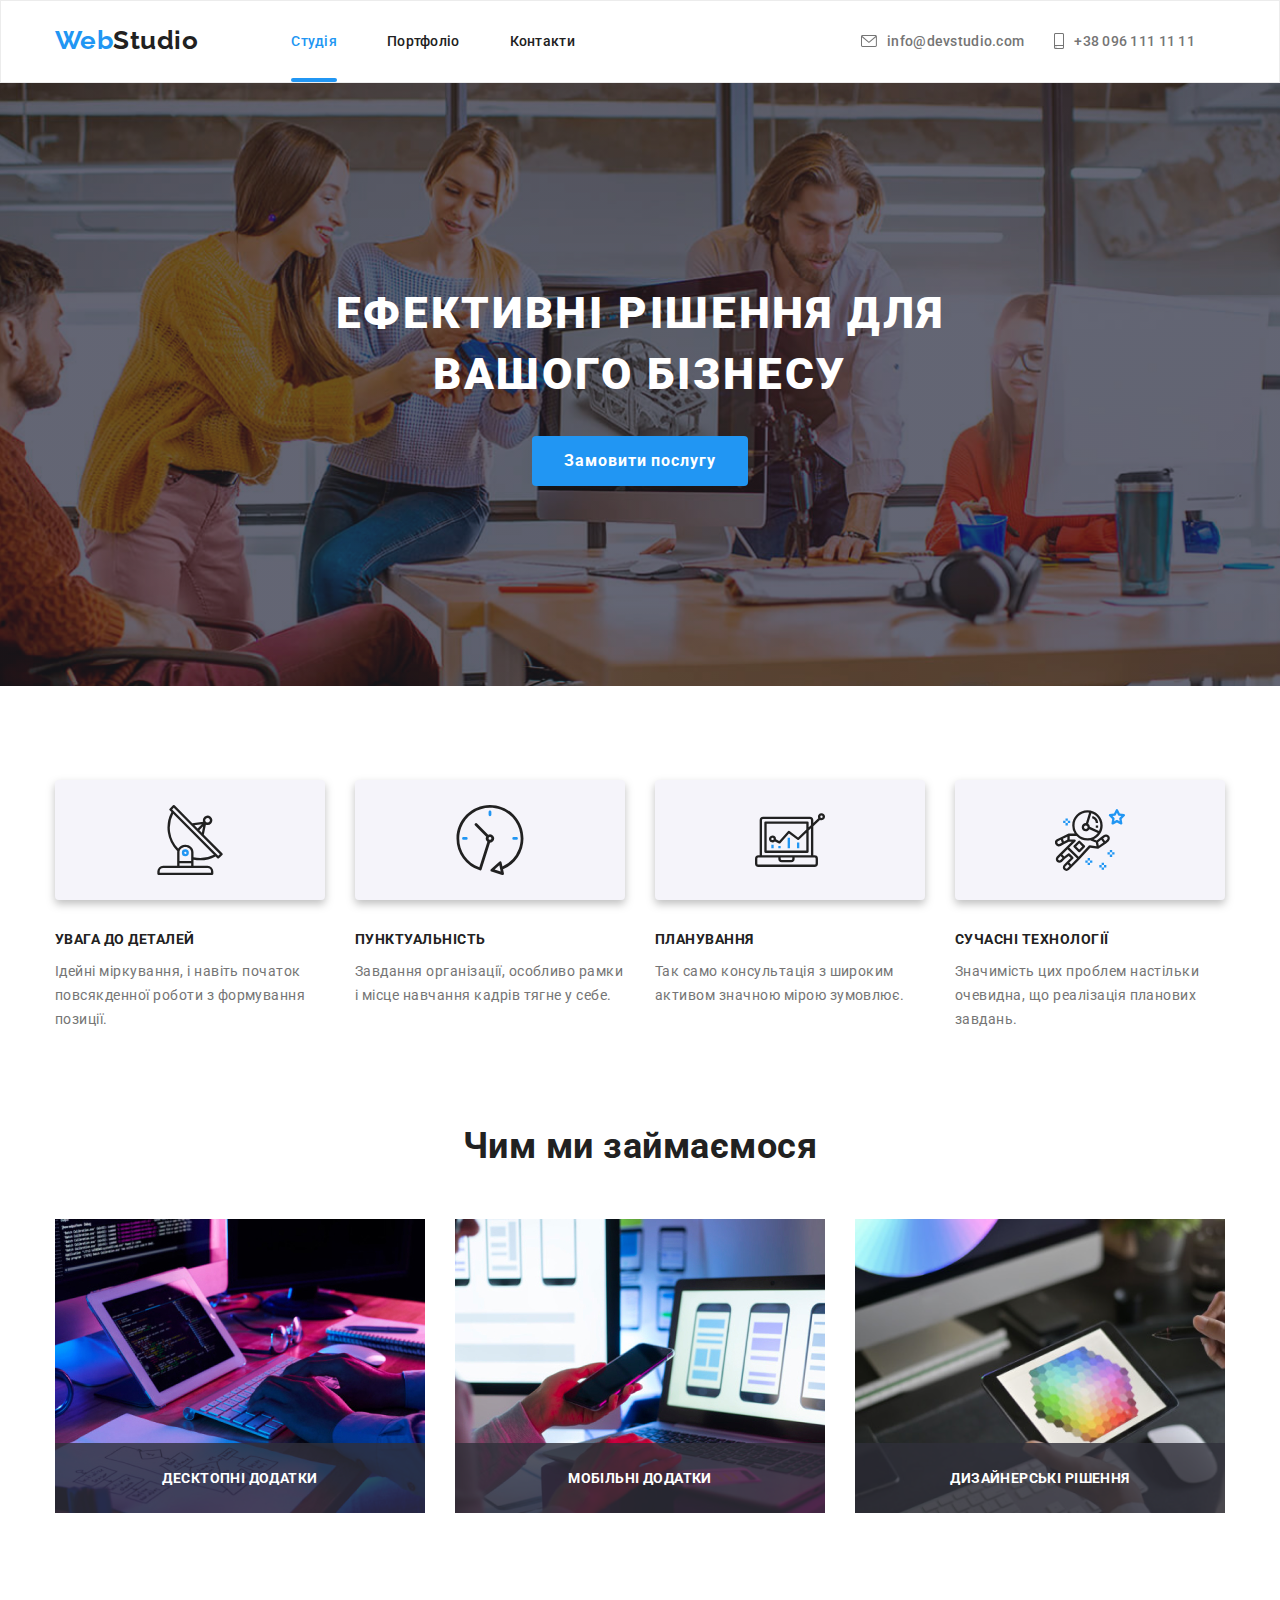
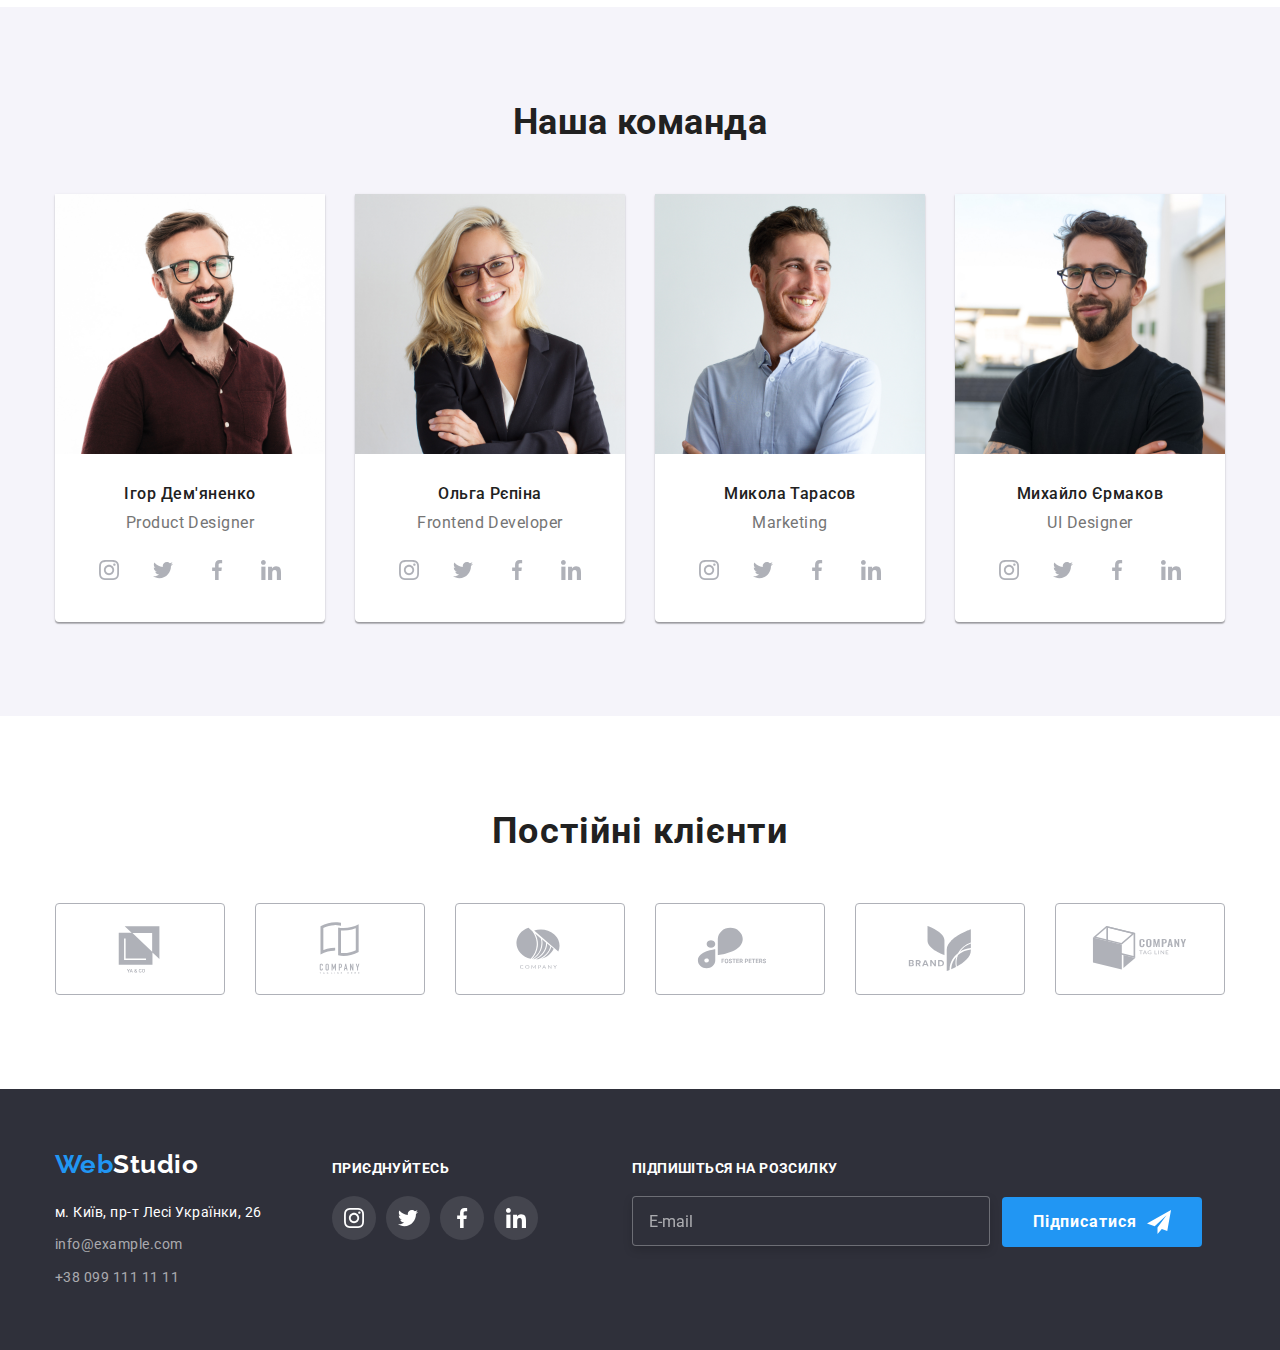
==== commit 78acebe1: "Виконує рефакторинг HTML-коду та CSS-коду" ====
--- a/index.html
+++ b/index.html
@@ -16,41 +16,44 @@
       rel="stylesheet"
     />
     <!-- Styles -->
+    <link rel="stylesheet" href="./css/main.min.css" />
     <link rel="stylesheet" href="./css/styles.css" />
   </head>
   <body>
     <!-- Header section -->
     <header class="header">
-      <div class="container">
-        <div class="header-contact">
-          <nav class="header-nav">
-            <a class="header-logo" href="./index.html"><span class="header-web">Web</span>Studio</a>
-
-            <ul class="site-nav list">
-              <li class="header-item">
-                <a class="header-nav-link current" href="">Студія</a>
+      <div class="container header__container">
+        <div class="header__contacts-group">
+          <nav class="header__nav">
+            <a class="logo-link header__logo-link" href="./index.html">
+              <span class="logo-link__colored">Web</span>Studio
+            </a>
+
+            <ul class="header__nav">
+              <li class="header__nav-item">
+                <a class="header__nav-link header__nav-link--current" href="">Студія</a>
               </li>
-              <li class="header-item">
-                <a class="header-nav-link" href="./portfolio.html">Портфоліо</a>
+              <li class="header__nav-item">
+                <a class="header__nav-link" href="./portfolio.html">Портфоліо</a>
               </li>
-              <li class="header-item">
-                <a class="header-nav-link" href="">Контакти</a>
+              <li class="header__nav-item">
+                <a class="header__nav-link" href="">Контакти</a>
               </li>
             </ul>
           </nav>
 
-          <ul class="auth-nav list">
-            <li class="header-item">
-              <a href="mailto:info@devstudio.com" class="header-mail-link link">
-                <svg class="header-mail-icon" width="16" height="12">
+          <ul class="header__contact-info list">
+            <li class="header__contact-item">
+              <a class="header__contact-link link" href="mailto:info@devstudio.com">
+                <svg class="header__contact-icon" width="16" height="12">
                   <use href="./images/symbol-defs.svg#icon-envelope"></use>
                 </svg>
                 info@devstudio.com</a
               >
             </li>
-            <li class="header-item">
-              <a href="tel:+380961111111" class="header-mail-link link">
-                <svg class="header-mail-icon" width="10" height="16">
+            <li class="header__contact-item">
+              <a class="header__contact-link link" href="tel:+380961111111">
+                <svg class="header__contact-icon" width="10" height="16">
                   <use href="./images/symbol-defs.svg#icon-smartphone"></use>
                 </svg>
                 +38 096 111 11 11
@@ -63,60 +66,61 @@
     <main>
       <!-- Hero section -->
       <section class="hero-studio">
-        <div class="container">
-          <h1 class="hero-title">Ефективні рішення для вашого бізнесу</h1>
-          <button type="button" class="button-studio" data-modal-open>Замовити послугу</button>
+        <div class="container hero-studio__container">
+          <h1 class="hero-studio__title">Ефективні рішення для вашого бізнесу</h1>
+
+          <button class="btn-studio" type="button" data-modal-open>Замовити послугу</button>
         </div>
       </section>
       <!-- Features -->
-      <section class="features section">
-        <div class="container">
+      <section class="company-benefits section">
+        <div class="company-benefits__container container">
           <h2 class="visually-hidden">Переваги компанії</h2>
-          <ul class="features-list list">
-            <li class="features-item">
-              <div class="features-icon">
-                <svg class="features-img" width="70" height="70">
+          <ul class="company-benefits__list list">
+            <li class="company-benefits__item">
+              <div class="company-benefits__img">
+                <svg class="company-benefits__icon" width="70" height="70">
                   <use href="images/symbol-defs.svg#icon-antenna"></use>
                 </svg>
               </div>
-              <h3 class="features-title">УВАГА ДО ДЕТАЛЕЙ</h3>
-              <p class="features-text">
+              <h3 class="сompany-benefits__title">УВАГА ДО ДЕТАЛЕЙ</h3>
+              <p class="сompany-benefits__text">
                 Ідейні міркування, і навіть початок повсякденної роботи з формування позиції.
               </p>
             </li>
 
-            <li class="features-item">
-              <div class="features-icon">
-                <svg class="features-img" width="70" height="70">
+            <li class="company-benefits__item">
+              <div class="company-benefits__img">
+                <svg class="company-benefits__icon" width="70" height="70">
                   <use href="images/symbol-defs.svg#icon-clock"></use>
                 </svg>
               </div>
-              <h3 class="features-title">ПУНКТУАЛЬНІСТЬ</h3>
-              <p class="features-text">
+              <h3 class="сompany-benefits__title">ПУНКТУАЛЬНІСТЬ</h3>
+              <p class="сompany-benefits__text">
                 Завдання організації, особливо рамки і місце навчання кадрів тягне у себе.
               </p>
             </li>
 
-            <li class="features-item">
-              <div class="features-icon">
-                <svg class="features-img" width="70" height="70">
+            <li class="company-benefits__item">
+              <div class="company-benefits__img">
+                <svg class="fcompany-benefits__icon" width="70" height="70">
                   <use href="images/symbol-defs.svg#icon-diagram"></use>
                 </svg>
               </div>
-              <h3 class="features-title">ПЛАНУВАННЯ</h3>
-              <p class="features-text">
+              <h3 class="сompany-benefits__title">ПЛАНУВАННЯ</h3>
+              <p class="сompany-benefits__text">
                 Так само консультація з широким активом значною мірою зумовлює.
               </p>
             </li>
 
-            <li class="features-item">
-              <div class="features-icon">
-                <svg class="features-img" width="70" height="70">
+            <li class="company-benefits__item">
+              <div class="company-benefits__img">
+                <svg class="company-benefits__icon" width="70" height="70">
                   <use href="images/symbol-defs.svg#icon-astronaut"></use>
                 </svg>
               </div>
-              <h3 class="features-title">СУЧАСНІ ТЕХНОЛОГІЇ</h3>
-              <p class="features-text">
+              <h3 class="сompany-benefits__title">СУЧАСНІ ТЕХНОЛОГІЇ</h3>
+              <p class="сompany-benefits__text">
                 Значимість цих проблем настільки очевидна, що реалізація планових завдань.
               </p>
             </li>
@@ -562,10 +566,10 @@
     <div class="backdrop is-hidden" data-modal>
       <div class="modal">
         <button class="modal-btn" type="button" data-modal-close>
-          <svg class="modal-btn-icon" width="18" height="18">
+          <svg class="modal-btn-icon" width="11" height="11">
             <use
               class="modal-btn-link"
-              href="./images/symbol-defs.svg#icon-close-black-modal"
+              href="./images/symbol-defs.svg#icon-close-black-modal-vector"
             ></use>
           </svg>
         </button>
--- a/css/main.min.css
+++ b/css/main.min.css
@@ -0,0 +1 @@
+:root{--main-text-color: #212121;--secondary-text-color: #757575;--main-bgr-color: #f5f5f5;--secondary-bgr-color: #2f303a;--brand-color: #2196f3}.visually-hidden{position:absolute;width:1px;height:1px;margin:-1px;border:0;padding:0;white-space:nowrap;-webkit-clip-path:inset(100%);clip-path:inset(100%);clip:rect(0 0 0 0);overflow:hidden}body{color:var(--main-text-color);font-family:roboto,sans-serif;letter-spacing:.03em}h1,h2,h3,p,ul,li{margin:0;padding:0}.list{list-style:none}.container{max-width:1200px;margin:0 auto;padding:0 15px;-webkit-box-sizing:border-box;box-sizing:border-box}.header__container{display:-webkit-box;display:-ms-flexbox;display:flex;-webkit-box-align:center;-ms-flex-align:center;align-items:center;-webkit-box-pack:justify;-ms-flex-pack:justify;justify-content:space-between}.hero-studio__container{padding-top:200px;padding-bottom:200px}.footer-container{display:-webkit-box;display:-ms-flexbox;display:flex;-webkit-box-align:baseline;-ms-flex-align:baseline;align-items:baseline}.btn-studio{font-family:roboto,sans-serif;color:#fff;background-color:var(--brand-color);cursor:pointer;font-weight:700;font-size:16px;line-height:1.9;-webkit-box-align:center;-ms-flex-align:center;align-items:center;text-align:center;letter-spacing:.06em;border:0;-webkit-transition:background-color 250ms cubic-bezier(0.4, 0, 0.2, 1);transition:background-color 250ms cubic-bezier(0.4, 0, 0.2, 1);min-width:215px;min-height:50px;margin:0 auto;display:block;margin-top:30px;padding:10px 32px;border-radius:4px}.btn-studio:hover,.btn-studio:focus{color:#fff;background-color:#188ce8}.button-portfolio-container{margin-bottom:50px;padding-right:300px;padding-left:300px}.button-portfolio{display:-webkit-box;display:-ms-flexbox;display:flex;-webkit-box-align:center;-ms-flex-align:center;align-items:center}.portfolio-controls-btn:not(:last-child){margin-right:8px}.btn-all{min-width:73px;min-height:38px;padding:6px 25px;border-radius:4px}.btn-web{min-width:125px;min-height:38px;padding:6px 22px;border-radius:4px}.btn-apps{min-width:112px;min-height:38px;padding:6px 22px;border-radius:4px}.btn-design{min-width:103px;min-height:38px;padding:6px 22px;border-radius:4px}.btn-marketing{min-width:130px;min-height:38px;padding:6px 22px;border-radius:4px}.button-portfolio-item{font-family:roboto,sans-serif;color:var(--main-text-color);background-color:#f5f4fa;cursor:pointer;font-weight:500;font-size:16px;line-height:1.6;border:none;-webkit-transition:color 250ms cubic-bezier(0.4, 0, 0.2, 1),background-color 250ms cubic-bezier(0.4, 0, 0.2, 1),-webkit-box-shadow 250ms cubic-bezier(0.4, 0, 0.2, 1);transition:color 250ms cubic-bezier(0.4, 0, 0.2, 1),background-color 250ms cubic-bezier(0.4, 0, 0.2, 1),-webkit-box-shadow 250ms cubic-bezier(0.4, 0, 0.2, 1);transition:color 250ms cubic-bezier(0.4, 0, 0.2, 1),background-color 250ms cubic-bezier(0.4, 0, 0.2, 1),box-shadow 250ms cubic-bezier(0.4, 0, 0.2, 1);transition:color 250ms cubic-bezier(0.4, 0, 0.2, 1),background-color 250ms cubic-bezier(0.4, 0, 0.2, 1),box-shadow 250ms cubic-bezier(0.4, 0, 0.2, 1),-webkit-box-shadow 250ms cubic-bezier(0.4, 0, 0.2, 1)}.button-portfolio-item:hover,.button-portfolio-item:focus{color:#fff;background-color:var(--brand-color);-webkit-box-shadow:0px 3px 1px rgba(0,0,0,.1),0px 1px 2px rgba(0,0,0,.08),0px 2px 2px rgba(0,0,0,.12);box-shadow:0px 3px 1px rgba(0,0,0,.1),0px 1px 2px rgba(0,0,0,.08),0px 2px 2px rgba(0,0,0,.12)}.subscription-form-btn{display:-webkit-box;display:-ms-flexbox;display:flex;-webkit-box-align:center;-ms-flex-align:center;align-items:center;-webkit-box-pack:center;-ms-flex-pack:center;justify-content:center;gap:10px;width:200px;height:50px;background-color:var(--brand-color);border-radius:4px;border:0;cursor:pointer;font-family:"Roboto";font-style:normal;font-weight:700;font-size:16px;line-height:1.875;align-items:center;text-align:center;letter-spacing:.06em;color:#fff;-webkit-transition:background-color 250ms cubic-bezier(0.4, 0, 0.2, 1),-webkit-box-shadow 250ms cubic-bezier(0.4, 0, 0.2, 1);transition:background-color 250ms cubic-bezier(0.4, 0, 0.2, 1),-webkit-box-shadow 250ms cubic-bezier(0.4, 0, 0.2, 1);transition:background-color 250ms cubic-bezier(0.4, 0, 0.2, 1),box-shadow 250ms cubic-bezier(0.4, 0, 0.2, 1);transition:background-color 250ms cubic-bezier(0.4, 0, 0.2, 1),box-shadow 250ms cubic-bezier(0.4, 0, 0.2, 1),-webkit-box-shadow 250ms cubic-bezier(0.4, 0, 0.2, 1)}.subscription-form-btn:hover,.subscription-form-btn:focus{background-color:#188ce8;-webkit-box-shadow:0px 4px 4px rgba(0,0,0,.15);box-shadow:0px 4px 4px rgba(0,0,0,.15)}.modal-btn{position:absolute;right:8px;top:8px;width:30px;height:30px;background:#fff;border:1px solid rgba(0,0,0,.1);border-radius:50%}.modal-btn-icon{cursor:pointer;-webkit-transition:fill 250ms cubic-bezier(0.4, 0, 0.2, 1);transition:fill 250ms cubic-bezier(0.4, 0, 0.2, 1)}.modal-btn-icon:hover,.modal-btn-icon:focus{fill:#2196f3}.modal-form-btn{font-family:"Roboto";font-style:normal;font-weight:700;font-size:16px;line-height:1.875;color:#fff;width:200px;height:50px;background:var(--brand-color);border-radius:4px;border:none;display:block;margin:0 auto;cursor:pointer;-webkit-transition:background-color 250ms cubic-bezier(0.4, 0, 0.2, 1),-webkit-box-shadow 250ms cubic-bezier(0.4, 0, 0.2, 1);transition:background-color 250ms cubic-bezier(0.4, 0, 0.2, 1),-webkit-box-shadow 250ms cubic-bezier(0.4, 0, 0.2, 1);transition:background-color 250ms cubic-bezier(0.4, 0, 0.2, 1),box-shadow 250ms cubic-bezier(0.4, 0, 0.2, 1);transition:background-color 250ms cubic-bezier(0.4, 0, 0.2, 1),box-shadow 250ms cubic-bezier(0.4, 0, 0.2, 1),-webkit-box-shadow 250ms cubic-bezier(0.4, 0, 0.2, 1)}.modal-form-btn:hover,.modal-form-btn:focus{color:#fff;background-color:#188ce8;-webkit-box-shadow:0px 4px 4px rgba(0,0,0,.15);box-shadow:0px 4px 4px rgba(0,0,0,.15)}.section{padding-top:94px;padding-bottom:94px}.header{background-color:#fff;border:1px solid #ececec}.header__contacts-group{display:-webkit-box;display:-ms-flexbox;display:flex;-webkit-box-align:center;-ms-flex-align:center;align-items:center;width:100%}.header__contact-info{display:-webkit-box;display:-ms-flexbox;display:flex;-webkit-box-align:center;-ms-flex-align:center;align-items:center;margin-left:auto}.header__contact-info .link{color:var(--secondary-text-color);font-weight:500;font-size:14px;line-height:1.2;letter-spacing:.02em;text-decoration:none}.header__contact-link{display:-webkit-box;display:-ms-flexbox;display:flex;-webkit-box-align:center;-ms-flex-align:center;align-items:center;-webkit-transition:color 250ms cubic-bezier(0.4, 0, 0.2, 1);transition:color 250ms cubic-bezier(0.4, 0, 0.2, 1);margin-right:30px}.header__contact-icon{margin-right:10px;fill:var(--secondary-text-color);-webkit-transition:fill 250ms cubic-bezier(0.4, 0, 0.2, 1);transition:fill 250ms cubic-bezier(0.4, 0, 0.2, 1)}.header__contact-icon:hover,.header__contact-icon:focus{fill:var(--brand-color)}.header__contact-link:hover,.header__contact-link:focus{color:var(--brand-color)}.header__contact-link:hover .header__contact-icon,.header__contact-link:focus .header__contact-icon{fill:var(--brand-color)}.header__logo-link{margin-right:93px;padding-top:24px;padding-bottom:25px;-webkit-box-sizing:border-box;box-sizing:border-box}.logo-link{color:var(--main-text-color);font-family:raleway,sans-serif;font-weight:700;font-size:26px;line-height:1.2;text-decoration:none;-webkit-transition:color 250ms cubic-bezier(0.4, 0, 0.2, 1);transition:color 250ms cubic-bezier(0.4, 0, 0.2, 1)}.logo-link__colored,.footer-web{color:var(--brand-color)}.logo-link:hover,.logo-link:focus,.footer-logo:hover,.footer-logo:focus{color:var(--brand-color)}.footer-logo{color:#fff;font-family:raleway,sans-serif;font-weight:700;font-size:26px;line-height:1.2;text-decoration:none;-webkit-transition:color 250ms cubic-bezier(0.4, 0, 0.2, 1);transition:color 250ms cubic-bezier(0.4, 0, 0.2, 1)}.header__nav{display:-webkit-box;display:-ms-flexbox;display:flex;-webkit-box-align:center;-ms-flex-align:center;align-items:center}.header__nav-item:not(:last-child){margin-right:50px}.header__nav-link{color:var(--main-text-color);font-weight:500;font-size:14px;line-height:1.2;letter-spacing:.02em;text-decoration:none;padding-top:32px;padding-bottom:32px;position:relative;-webkit-transition:color 250ms cubic-bezier(0.4, 0, 0.2, 1);transition:color 250ms cubic-bezier(0.4, 0, 0.2, 1)}.header__nav-link:hover,.header__nav-link:focus{color:var(--brand-color)}.header__nav-link--current{color:var(--brand-color)}.header__nav-link--current::after{content:" ";position:absolute;bottom:0;left:0;display:block;width:100%;height:4px;background-color:var(--brand-color);border-radius:4px}.header__nav-item{display:-webkit-box;display:-ms-flexbox;display:flex;-webkit-box-align:center;-ms-flex-align:center;align-items:center}.hero-studio{background-image:-webkit-gradient(linear, left top, right top, from(rgba(47, 48, 58, 0.4)), to(rgba(47, 48, 58, 0.4))),url("../images/Img-hero-studio.png");background-image:linear-gradient(to right, rgba(47, 48, 58, 0.4), rgba(47, 48, 58, 0.4)),url("../images/Img-hero-studio.png");background-color:#c4c4c4;background-repeat:no-repeat;background-position:center;background-size:cover}.hero-studio__title{color:#fff;font-weight:900;font-size:44px;line-height:1.4;text-align:center;letter-spacing:.06em;text-transform:uppercase;width:696px;margin-left:auto;margin-right:auto}.hero-portfolio{background-color:#fff}.company-benefits{padding-bottom:0}.company-benefits__list{display:-webkit-box;display:-ms-flexbox;display:flex;-ms-flex-wrap:wrap;flex-wrap:wrap;gap:30px}.company-benefits__item{-ms-flex-preferred-size:calc((100% - 90px)/4);flex-basis:calc((100% - 90px)/4)}.company-benefits__img{display:-webkit-box;display:-ms-flexbox;display:flex;-webkit-box-align:center;-ms-flex-align:center;align-items:center;-webkit-box-pack:center;-ms-flex-pack:center;justify-content:center;width:270px;height:120px;border-radius:4px;margin-bottom:30px;background-color:#f5f4fa;-webkit-filter:drop-shadow(0px 4px 4px rgba(0, 0, 0, 0.25));filter:drop-shadow(0px 4px 4px rgba(0, 0, 0, 0.25))}.сompany-benefits__title{font-weight:700;font-size:14px;line-height:1.4;text-transform:uppercase;padding-bottom:10px}.сompany-benefits__text{color:var(--secondary-text-color);font-size:14px;line-height:1.7}.services-title{padding-bottom:50px}.services-item{display:block}.services-title{font-weight:700;font-size:36px;line-height:1.2;text-align:center}.services-list{display:-webkit-box;display:-ms-flexbox;display:flex;-ms-flex-wrap:wrap;flex-wrap:wrap;gap:30px}.services-item{-ms-flex-preferred-size:calc((100% - 60px)/3);flex-basis:calc((100% - 60px)/3);position:relative}.img-services{display:block}.services-label{display:-webkit-box;display:-ms-flexbox;display:flex;-webkit-box-align:center;-ms-flex-align:center;align-items:center;-webkit-box-pack:center;-ms-flex-pack:center;justify-content:center;width:100%;height:70px;position:absolute;bottom:0;left:0;background-color:rgba(47,48,58,.8)}.services-label-text{font-family:"Roboto";font-style:normal;font-weight:700;font-size:14px;line-height:1.1428571429;text-align:center;letter-spacing:.03em;text-transform:uppercase;color:#fff}.team{background-color:#f5f4fa}.team-title{padding-bottom:50px}.team-item{display:block}.team-title{font-size:36px;line-height:1.2;text-align:center}.team-list{display:-webkit-box;display:-ms-flexbox;display:flex;-ms-flex-wrap:wrap;flex-wrap:wrap;gap:30px}.team-item{-ms-flex-preferred-size:calc((100% - 90px)/4);flex-basis:calc((100% - 90px)/4);background-color:#fff;-webkit-box-shadow:0px 1px 3px rgba(0,0,0,.12),0px 1px 1px rgba(0,0,0,.14),0px 2px 1px rgba(0,0,0,.2);box-shadow:0px 1px 3px rgba(0,0,0,.12),0px 1px 1px rgba(0,0,0,.14),0px 2px 1px rgba(0,0,0,.2);border-radius:0px 0px 4px 4px}.img-team{display:block;border-radius:0px}.team-subtitle{font-weight:500;font-size:16px;line-height:1.2;text-align:center;padding-top:30px}.team-text{color:var(--secondary-text-color);font-size:16px;line-height:1.2;text-align:center;padding-top:10px;padding-bottom:16px}.socials-list{display:-webkit-box;display:-ms-flexbox;display:flex;list-style:none;-webkit-box-align:center;-ms-flex-align:center;align-items:center;-webkit-box-pack:center;-ms-flex-pack:center;justify-content:center;gap:10px;margin-bottom:30px}.socials-link{display:-webkit-box;display:-ms-flexbox;display:flex;-webkit-box-align:center;-ms-flex-align:center;align-items:center;-webkit-box-pack:center;-ms-flex-pack:center;justify-content:center;width:44px;height:44px;border-radius:50%;-webkit-transition:background-color 250ms cubic-bezier(0.4, 0, 0.2, 1);transition:background-color 250ms cubic-bezier(0.4, 0, 0.2, 1)}.socials-link:hover,.socials-link:focus{background-color:var(--brand-color)}.socials-link:hover .social-icon,.socials-link:focus .social-icon{fill:#fff}.social-icon{fill:#afb1b8;-webkit-transition:fill 250ms cubic-bezier(0.4, 0, 0.2, 1);transition:fill 250ms cubic-bezier(0.4, 0, 0.2, 1)}.footer-socials{width:206px;height:80px}.footer-socials-title{font-family:Roboto;font-style:normal;font-weight:700;font-size:14px;line-height:1.1428571429;letter-spacing:.03em;text-transform:uppercase;color:#fff;margin-bottom:20px}.footer-socials-list{display:-webkit-box;display:-ms-flexbox;display:flex;list-style:none;-webkit-box-align:center;-ms-flex-align:center;align-items:center;gap:10px}.footer-socials-link{display:-webkit-box;display:-ms-flexbox;display:flex;-webkit-box-align:center;-ms-flex-align:center;align-items:center;-webkit-box-pack:center;-ms-flex-pack:center;justify-content:center;width:44px;height:44px;background-color:rgba(255,255,255,.1);border-radius:50%;border-radius:50%;-webkit-transition:background-color 250ms cubic-bezier(0.4, 0, 0.2, 1);transition:background-color 250ms cubic-bezier(0.4, 0, 0.2, 1)}.footer-socials-link:hover,.footer-socials-link:focus{background-color:var(--brand-color)}.footer-social-icon{fill:#fff}.customers-title{font-family:Roboto;font-style:normal;font-weight:700;font-size:36px;line-height:1.2em;text-align:center;letter-spacing:.03em;color:#212121;margin-bottom:50px}.customers-list{display:-webkit-box;display:-ms-flexbox;display:flex;list-style:none;-webkit-box-align:center;-ms-flex-align:center;align-items:center;-webkit-box-pack:center;-ms-flex-pack:center;justify-content:center;gap:30px}.customers-link{display:-webkit-box;display:-ms-flexbox;display:flex;-webkit-box-align:center;-ms-flex-align:center;align-items:center;-webkit-box-pack:center;-ms-flex-pack:center;justify-content:center;width:170px;height:92px;border:1px solid #afb1b8;border-radius:4px;-webkit-transition:border-color 250ms cubic-bezier(0.4, 0, 0.2, 1);transition:border-color 250ms cubic-bezier(0.4, 0, 0.2, 1)}.customers-link:hover .customers-icon,.customers-link:focus .customers-icon{fill:#2196f3}.customers-link:hover,.customers-link:focus{border-color:#2196f3}.customers-icon{fill:#afb1b8;-webkit-transition:fill 250ms cubic-bezier(0.4, 0, 0.2, 1);transition:fill 250ms cubic-bezier(0.4, 0, 0.2, 1)}.footer{background-color:var(--secondary-bgr-color);padding:60px 0}.footer-item:not(:last-child){margin-bottom:9px}.footer-link.current{color:#fff}.footer-link{color:rgba(255,255,255,.6)}.footer-contacts{margin-top:20px}.footer-contacts-list{display:-webkit-box;display:-ms-flexbox;display:flex;-webkit-box-orient:vertical;-webkit-box-direction:normal;-ms-flex-direction:column;flex-direction:column;-webkit-box-align:baseline;-ms-flex-align:baseline;align-items:baseline;-ms-flex-line-pack:center;align-content:center;margin-right:70px}.footer-link:hover,.footer-link:focus{color:var(--brand-color)}.footer-link{font-style:normal;font-size:14px;line-height:1.7;text-decoration:none;-webkit-transition:color 250ms cubic-bezier(0.4, 0, 0.2, 1);transition:color 250ms cubic-bezier(0.4, 0, 0.2, 1)}.projects{display:-webkit-box;display:-ms-flexbox;display:flex;-ms-flex-wrap:wrap;flex-wrap:wrap;gap:30px}.project-link{display:block;text-decoration:none;-webkit-transition:-webkit-box-shadow 250ms cubic-bezier(0.4, 0, 0.2, 1);transition:-webkit-box-shadow 250ms cubic-bezier(0.4, 0, 0.2, 1);transition:box-shadow 250ms cubic-bezier(0.4, 0, 0.2, 1);transition:box-shadow 250ms cubic-bezier(0.4, 0, 0.2, 1), -webkit-box-shadow 250ms cubic-bezier(0.4, 0, 0.2, 1)}.project-items{display:block;-ms-flex-preferred-size:calc((100% - 60px)/3);flex-basis:calc((100% - 60px)/3);position:relative}.project-link:hover,.project-link:focus{-webkit-box-shadow:0px 1px 1px rgba(0,0,0,.12),0px 4px 4px rgba(0,0,0,.06),1px 4px 6px rgba(0,0,0,.16);box-shadow:0px 1px 1px rgba(0,0,0,.12),0px 4px 4px rgba(0,0,0,.06),1px 4px 6px rgba(0,0,0,.16)}.img-project{display:block}.projects-litle-text-group{border:1px solid #eee;border-top:none}.projects-litle-text{padding:20px 24px}.projects-litle{color:var(--main-text-color);font-weight:700;font-size:18px;line-height:2;letter-spacing:.06em;margin-bottom:4px}.projects-text{color:var(--secondary-text-color);font-size:16px;line-height:1.8}.overlay{width:100%;height:294px;overflow:hidden;position:absolute;top:0;left:0}.overlay-text{display:-webkit-box;display:-ms-flexbox;display:flex;-webkit-box-align:center;-ms-flex-align:center;align-items:center;width:100%;height:100%;background-color:rgba(33,150,243,.9);padding:24px;-webkit-transform:translatey(294px);transform:translatey(294px);-webkit-transition:-webkit-transform 250ms cubic-bezier(0.4, 0, 0.2, 1);transition:-webkit-transform 250ms cubic-bezier(0.4, 0, 0.2, 1);transition:transform 250ms cubic-bezier(0.4, 0, 0.2, 1);transition:transform 250ms cubic-bezier(0.4, 0, 0.2, 1), -webkit-transform 250ms cubic-bezier(0.4, 0, 0.2, 1);font-family:"Roboto";font-style:normal;font-weight:400;font-size:18px;line-height:1.5555555556;letter-spacing:.03em;color:#fff}.project-link:hover .overlay-text,.project-link:focus .overlay-text{-webkit-transform:translatey(0);transform:translatey(0)}.subscription-form{padding-left:94px}.subscription-form-title{font-family:"Roboto";font-style:normal;font-weight:700;font-size:14px;line-height:1.1428571429;letter-spacing:.03em;text-transform:uppercase;color:#fff;padding-bottom:20px}.subscription-form-group{display:-webkit-box;display:-ms-flexbox;display:flex;-webkit-box-align:baseline;-ms-flex-align:baseline;align-items:baseline}.subscription-form-field{width:358px;height:50px;border:1px solid rgba(255,255,255,.3);-webkit-filter:drop-shadow(0px 4px 4px rgba(0, 0, 0, 0.15));filter:drop-shadow(0px 4px 4px rgba(0, 0, 0, 0.15));border-radius:4px;background-color:#2f303a;padding:15px 16px;margin-right:12px;font-family:"Roboto";font-style:normal;font-weight:400;font-size:16px;line-height:20px;color:#fff}.subscription-form-field::-webkit-input-placeholder{font-family:"Roboto";font-style:normal;font-weight:400;font-size:16px;line-height:1.25;color:rgba(255,255,255,.6)}.subscription-form-field::-moz-placeholder{font-family:"Roboto";font-style:normal;font-weight:400;font-size:16px;line-height:1.25;color:rgba(255,255,255,.6)}.subscription-form-field:-ms-input-placeholder{font-family:"Roboto";font-style:normal;font-weight:400;font-size:16px;line-height:1.25;color:rgba(255,255,255,.6)}.subscription-form-field::-ms-input-placeholder{font-family:"Roboto";font-style:normal;font-weight:400;font-size:16px;line-height:1.25;color:rgba(255,255,255,.6)}.subscription-form-field::placeholder{font-family:"Roboto";font-style:normal;font-weight:400;font-size:16px;line-height:1.25;color:rgba(255,255,255,.6)}.backdrop{position:fixed;top:0;left:0;width:100%;height:100%;background-color:rgba(0,0,0,.2);display:-webkit-box;display:-ms-flexbox;display:flex;-webkit-box-align:center;-ms-flex-align:center;align-items:center;-webkit-box-pack:center;-ms-flex-pack:center;justify-content:center;opacity:1;visibility:visible;pointer-events:initial;-webkit-transition:opacity 300ms ease-in-out,visibility 300ms ease-in-out;transition:opacity 300ms ease-in-out,visibility 300ms ease-in-out}.backdrop.is-hidden{visibility:hidden;opacity:0;pointer-events:none}.modal{min-height:300px;width:528px;background:#fff;-webkit-box-shadow:0px 1px 3px rgba(0,0,0,.12),0px 1px 1px rgba(0,0,0,.14),0px 2px 1px rgba(0,0,0,.2);box-shadow:0px 1px 3px rgba(0,0,0,.12),0px 1px 1px rgba(0,0,0,.14),0px 2px 1px rgba(0,0,0,.2);border-radius:4px;position:relative;-webkit-transform:scale(1);transform:scale(1);-webkit-transition:-webkit-transform 250ms cubic-bezier(0.4, 0, 0.2, 1);transition:-webkit-transform 250ms cubic-bezier(0.4, 0, 0.2, 1);transition:transform 250ms cubic-bezier(0.4, 0, 0.2, 1);transition:transform 250ms cubic-bezier(0.4, 0, 0.2, 1), -webkit-transform 250ms cubic-bezier(0.4, 0, 0.2, 1);padding:40px}.backdrop.is-hidden .modal{-webkit-transform:scale(1.25);transform:scale(1.25)}.modal-form-title{font-family:"Roboto";font-style:normal;font-weight:700;font-size:20px;line-height:1.15;text-align:center;letter-spacing:.03em;color:#212121;margin-bottom:12px}.modal-form-inputs{display:-webkit-box;display:-ms-flexbox;display:flex;-webkit-box-orient:vertical;-webkit-box-direction:normal;-ms-flex-direction:column;flex-direction:column}.modal-form-label{font-family:"Roboto";font-style:normal;font-weight:400;font-size:12px;line-height:1.1666666667;letter-spacing:.01em;color:#757575;display:block}.modal-form-field{width:448px;height:40px;border:1px solid rgba(33,33,33,.2);border-radius:4px;padding-left:42px;cursor:pointer;font-family:"Roboto";font-style:normal;font-weight:400;font-size:12px;line-height:1.1666666667;letter-spacing:.01em}.modal-form-field:focus,.modal-form-field:hover{outline:1px solid var(--brand-color)}.modal-form-field:focus+.modal-form-icon,.modal-form-field:hover+.modal-form-icon{fill:var(--brand-color)}.modal-form-field-comment{width:448px;height:120px;resize:none;border:1px solid rgba(33,33,33,.2);border-radius:4px;padding:12px 16px;margin-top:4px;font-family:"Roboto";font-style:normal;font-weight:400;font-size:12px;line-height:1.1666666667;letter-spacing:.01em}.modal-form-field-comment::-webkit-input-placeholder{font-family:"Roboto";font-style:normal;font-weight:400;font-size:12px;line-height:1.1666666667;letter-spacing:.01em;color:rgba(117,117,117,.5);-webkit-transition:outline 250ms cubic-bezier(0.4, 0, 0.2, 1);transition:outline 250ms cubic-bezier(0.4, 0, 0.2, 1)}.modal-form-field-comment::-moz-placeholder{font-family:"Roboto";font-style:normal;font-weight:400;font-size:12px;line-height:1.1666666667;letter-spacing:.01em;color:rgba(117,117,117,.5);-moz-transition:outline 250ms cubic-bezier(0.4, 0, 0.2, 1);transition:outline 250ms cubic-bezier(0.4, 0, 0.2, 1)}.modal-form-field-comment:-ms-input-placeholder{font-family:"Roboto";font-style:normal;font-weight:400;font-size:12px;line-height:1.1666666667;letter-spacing:.01em;color:rgba(117,117,117,.5);-ms-transition:outline 250ms cubic-bezier(0.4, 0, 0.2, 1);transition:outline 250ms cubic-bezier(0.4, 0, 0.2, 1)}.modal-form-field-comment::-ms-input-placeholder{font-family:"Roboto";font-style:normal;font-weight:400;font-size:12px;line-height:1.1666666667;letter-spacing:.01em;color:rgba(117,117,117,.5);-ms-transition:outline 250ms cubic-bezier(0.4, 0, 0.2, 1);transition:outline 250ms cubic-bezier(0.4, 0, 0.2, 1)}.modal-form-field-comment::placeholder{font-family:"Roboto";font-style:normal;font-weight:400;font-size:12px;line-height:1.1666666667;letter-spacing:.01em;color:rgba(117,117,117,.5);-webkit-transition:outline 250ms cubic-bezier(0.4, 0, 0.2, 1);transition:outline 250ms cubic-bezier(0.4, 0, 0.2, 1)}.modal-form-field-comment:focus,.modal-form-field-comment:hover{outline:1px solid var(--brand-color)}.modal-form-subgroup{position:relative;display:-webkit-box;display:-ms-flexbox;display:flex;padding-top:4px;padding-bottom:10px}.modal-form-icon{position:absolute;top:14px;left:15px}.modal-form-label-agreement{display:-webkit-box;display:-ms-flexbox;display:flex;-webkit-box-align:center;-ms-flex-align:center;align-items:center;-webkit-box-pack:center;-ms-flex-pack:center;justify-content:center;gap:9px;margin-top:20px;margin-bottom:30px}.modal-form-agreement-text{font-family:"Roboto";font-style:normal;font-weight:400;font-size:14px;line-height:1.7142857143;letter-spacing:.03em;color:#757575;-webkit-user-select:none;-moz-user-select:none;-ms-user-select:none;user-select:none}.modal-form-link{color:var(--brand-color)}.modal-form-checkbox{-webkit-appearance:none;-moz-appearance:none;appearance:none;width:16px;height:15px;background-color:#fff;-webkit-box-shadow:0px 1px 3px rgba(0,0,0,.12),0px 1px 1px rgba(0,0,0,.14),0px 2px 1px rgba(0,0,0,.2);box-shadow:0px 1px 3px rgba(0,0,0,.12),0px 1px 1px rgba(0,0,0,.14),0px 2px 1px rgba(0,0,0,.2);border:solid #212121;border-radius:4px;background-image:url("data:image/svg+xml,%3Csvg width='13' height='10' viewBox='0 0 13 10' fill='none' xmlns='http://www.w3.org/2000/svg'%3E%3Cpath d='M1.95703 4.75166L1.88825 4.68604L1.81923 4.75141L0.93123 5.59258L0.854858 5.66492L0.930974 5.73753L4.42671 9.07236L4.49574 9.1382L4.56476 9.07236L12.069 1.91352L12.1449 1.84116L12.069 1.76881L11.1873 0.927644L11.1183 0.861826L11.0493 0.927611L4.49577 7.17353L1.95703 4.75166Z' fill='white' stroke='white' stroke-width='0.2'/%3E%3C/svg%3E%0A");background-position:center;background-repeat:no-repeat;background-size:0;-webkit-transition:background-color 250ms cubic-bezier(0.4, 0, 0.2, 1),border-radius 250ms cubic-bezier(0.4, 0, 0.2, 1),border 250ms cubic-bezier(0.4, 0, 0.2, 1),background-size 250ms cubic-bezier(0.4, 0, 0.2, 1);transition:background-color 250ms cubic-bezier(0.4, 0, 0.2, 1),border-radius 250ms cubic-bezier(0.4, 0, 0.2, 1),border 250ms cubic-bezier(0.4, 0, 0.2, 1),background-size 250ms cubic-bezier(0.4, 0, 0.2, 1)}.modal-form-checkbox:checked{background-color:var(--brand-color);border-radius:2px;border:solid var(--brand-color);background-size:11px 8px}/*# sourceMappingURL=main.min.css.map */--- a/css/styles.css
+++ b/css/styles.css
@@ -1,30 +1,12 @@
-:root {
+/* :root {
   --main-text-color: #212121;
   --secondary-text-color: #757575;
   --main-bgr-color: #f5f5f5;
   --secondary-bgr-color: #2f303a;
   --brand-color: #2196f3;
-}
-
-.list {
-  list-style: none;
-}
-
-.visually-hidden {
-  position: absolute;
-  width: 1px;
-  height: 1px;
-  margin: -1px;
-  border: 0;
-  padding: 0;
-
-  white-space: nowrap;
-  clip-path: inset(100%);
-  clip: rect(0 0 0 0);
-  overflow: hidden;
-}
-
-h1,
+} */
+
+/* h1,
 h2,
 h3,
 p,
@@ -32,137 +14,81 @@
 li {
   margin: 0;
   padding: 0;
-}
-
-.container {
+} */
+
+/* .list {
+  list-style: none;
+} */
+
+/* .visually-hidden {
+  position: absolute;
+  width: 1px;
+  height: 1px;
+  margin: -1px;
+  border: 0;
+  padding: 0;
+
+  white-space: nowrap;
+  clip-path: inset(100%);
+  clip: rect(0 0 0 0);
+  overflow: hidden;
+} */
+
+/* body {
+  color: var(--main-text-color);
+  font-family: roboto, sans-serif;
+  letter-spacing: 0.03em;
+} */
+
+/* .container {
   max-width: 1200px;
   margin: 0 auto;
   padding: 0 15px;
-  box-sizing: border-box;
-  /* outline: 2px solid tomato; */
-}
-
-.section {
+  box-sizing: border-box; */
+/* outline: 2px solid tomato;
+} */
+
+/* .section {
   padding-top: 94px;
   padding-bottom: 94px;
-}
-
-.header {
+} */
+
+/* header start */
+
+/* .header {
+  background-color: #ffffff;
   border: 1px solid #ececec;
-}
-
-.header .container {
+} */
+
+/* .header__container {
   display: flex;
   align-items: center;
   justify-content: space-between;
-}
-
-.header-contact {
+} */
+
+/* .header__contacts-group {
   display: flex;
   align-items: center;
   width: 100%;
 }
 
-.header-nav {
-  display: flex;
-}
-
-.site-nav {
-  display: flex;
-  align-items: center;
-}
-
-.header-logo {
+.header__nav {
+  display: flex;
+  align-items: center;
+}
+
+.header__logo-link {
   margin-right: 93px;
   padding-top: 24px;
   padding-bottom: 25px;
   box-sizing: border-box;
 }
 
-.header-item:not(:last-child) {
+.header__nav-item:not(:last-child) {
   margin-right: 50px;
 }
 
-.hero-studio .container {
-  padding-top: 200px;
-  padding-bottom: 200px;
-}
-
-.button-studio {
-  min-width: 215px;
-  min-height: 50px;
-  margin: 0 auto;
-  display: block;
-  margin-top: 30px;
-  padding: 10px 32px;
-  border-radius: 4px;
-}
-
-.services-title {
-  padding-bottom: 50px;
-}
-
-.services-item {
-  display: block;
-}
-
-.team-title {
-  padding-bottom: 50px;
-}
-
-.team-item {
-  display: block;
-}
-
-.socials-list {
-  display: flex;
-  list-style: none;
-  align-items: center;
-  justify-content: center;
-  gap: 10px;
-  margin-bottom: 30px;
-}
-
-.socials-link {
-  display: flex;
-  align-items: center;
-  justify-content: center;
-  width: 44px;
-  height: 44px;
-  border-radius: 50%;
-  transition: background-color 250ms cubic-bezier(0.4, 0, 0.2, 1);
-}
-
-.socials-link:hover,
-.socials-link:focus {
-  background-color: var(--brand-color);
-}
-
-.socials-link:hover .social-icon,
-.socials-link:focus .social-icon {
-  fill: #ffffff;
-}
-
-.social-icon {
-  fill: #afb1b8;
-  transition: fill 250ms cubic-bezier(0.4, 0, 0.2, 1);
-}
-
-.footer-contacts {
-  margin-top: 20px;
-}
-
-body {
-  color: var(--main-text-color);
-  font-family: roboto, sans-serif;
-  letter-spacing: 0.03em;
-}
-
-.header {
-  background-color: #ffffff;
-}
-
-.header-logo {
+.logo-link {
   color: var(--main-text-color);
   font-family: raleway, sans-serif;
   font-weight: 700;
@@ -172,19 +98,19 @@
   transition: color 250ms cubic-bezier(0.4, 0, 0.2, 1);
 }
 
-.header-web,
+.logo-link__colored,
 .footer-web {
   color: var(--brand-color);
 }
 
-.header-logo:hover,
-.header-logo:focus,
+.logo-link:hover,
+.logo-link:focus,
 .footer-logo:hover,
 .footer-logo:focus {
   color: var(--brand-color);
 }
 
-.header-nav-link {
+.header__nav-link {
   color: var(--main-text-color);
   font-weight: 500;
   font-size: 14px;
@@ -200,16 +126,16 @@
   transition: color 250ms cubic-bezier(0.4, 0, 0.2, 1);
 }
 
-.header-nav-link:hover,
-.header-nav-link:focus {
+.header__nav-link:hover,
+.header__nav-link:focus {
   color: var(--brand-color);
 }
 
-.header-nav-link.current {
+.header__nav-link--current {
   color: var(--brand-color);
 }
 
-.header-nav-link.current::after {
+.header__nav-link--current::after {
   content: ' ';
   position: absolute;
   bottom: 0;
@@ -221,13 +147,13 @@
   border-radius: 4px;
 }
 
-.auth-nav {
+.header__contact-info {
   display: flex;
   align-items: center;
   margin-left: auto;
 }
 
-.auth-nav .link {
+.header__contact-info .link {
   color: var(--secondary-text-color);
   font-weight: 500;
   font-size: 14px;
@@ -236,38 +162,41 @@
   text-decoration: none;
 }
 
-.header-item {
-  display: flex;
-  align-items: center;
-}
-
-.header-mail-link {
+.header__nav-item {
+  display: flex;
+  align-items: center;
+}
+
+.header__contact-link {
   display: flex;
   align-items: center;
   transition: color 250ms cubic-bezier(0.4, 0, 0.2, 1);
-}
-
-.header-mail-icon {
+  margin-right: 30px;
+}
+
+.header__contact-icon {
   margin-right: 10px;
   fill: var(--secondary-text-color);
   transition: fill 250ms cubic-bezier(0.4, 0, 0.2, 1);
 }
 
-.header-mail-icon:hover,
-.header-mail-icon:focus {
+.header__contact-icon:hover,
+.header__contact-icon:focus {
   fill: var(--brand-color);
 }
 
-.header-mail-link:hover,
-.header-mail-link:focus {
+.header__contact-link:hover,
+.header__contact-link:focus {
   color: var(--brand-color);
 }
 
-.header-mail-link:hover .header-mail-icon,
-.header-mail-link:focus .header-mail-icon {
+.header__contact-link:hover .header__contact-icon,
+.header__contact-link:focus .header__contact-icon {
   fill: var(--brand-color);
-}
-
+} */
+
+/* Header finished */
+/* 
 .hero-studio {
   background-image: linear-gradient(to right, rgba(47, 48, 58, 0.4), rgba(47, 48, 58, 0.4)),
     url('../images/Img-hero-studio.png');
@@ -275,9 +204,14 @@
   background-repeat: no-repeat;
   background-position: center;
   background-size: cover;
-}
-
-.hero-title {
+} */
+
+/* .hero-studio__container {
+  padding-top: 200px;
+  padding-bottom: 200px;
+} */
+/* 
+.hero-studio__title {
   color: #ffffff;
   font-weight: 900;
   font-size: 44px;
@@ -288,13 +222,9 @@
   width: 696px;
   margin-left: auto;
   margin-right: auto;
-}
-
-.hero-portfolio {
-  background-color: #ffffff;
-}
-
-.button-studio {
+} */
+
+/* .btn-studio {
   font-family: roboto, sans-serif;
   color: #ffffff;
   background-color: var(--brand-color);
@@ -307,14 +237,26 @@
   letter-spacing: 0.06em;
   border: 0;
   transition: background-color 250ms cubic-bezier(0.4, 0, 0.2, 1);
-}
-
-.button-studio:hover,
-.button-studio:focus {
+
+  min-width: 215px;
+  min-height: 50px;
+  margin: 0 auto;
+  display: block;
+  margin-top: 30px;
+  padding: 10px 32px;
+  border-radius: 4px;
+}
+
+.btn-studio:hover,
+.btn-studio:focus {
   color: #ffffff;
   background-color: #188ce8;
-}
-
+} */
+/* 
+.hero-portfolio {
+  background-color: #ffffff;
+} */
+/* 
 .button-portfolio-container {
   margin-bottom: 50px;
   padding-right: 300px;
@@ -325,11 +267,12 @@
   display: flex;
   align-items: center;
 }
+
 .portfolio-controls-btn:not(:last-child) {
-  margin-right: 8px;
-}
-
-.btn-all {
+  margin-right: 8px; */
+/* } */
+
+/* .btn-all {
   min-width: 73px;
   min-height: 38px;
   padding: 6px 25px;
@@ -378,29 +321,29 @@
     box-shadow 250ms cubic-bezier(0.4, 0, 0.2, 1);
 }
 
-.features {
-  padding-bottom: 0;
-}
-
 .button-portfolio-item:hover,
 .button-portfolio-item:focus {
   color: #ffffff;
   background-color: var(--brand-color);
   box-shadow: 0px 3px 1px rgba(0, 0, 0, 0.1), 0px 1px 2px rgba(0, 0, 0, 0.08),
     0px 2px 2px rgba(0, 0, 0, 0.12);
-}
-
-.features-list {
+} */
+/* 
+.company-benefits {
+  padding-bottom: 0;
+}
+
+.company-benefits__list {
   display: flex;
   flex-wrap: wrap;
   gap: 30px;
 }
 
-.features-item {
+.company-benefits__item {
   flex-basis: calc((100% - 3 * 30px) / 4);
 }
 
-.features-icon {
+.company-benefits__img {
   display: flex;
   align-items: center;
   justify-content: center;
@@ -412,7 +355,7 @@
   filter: drop-shadow(0px 4px 4px rgba(0, 0, 0, 0.25));
 }
 
-.features-title {
+.сompany-benefits__title {
   font-weight: 700;
   font-size: 14px;
   line-height: 1.4;
@@ -420,10 +363,18 @@
   padding-bottom: 10px;
 }
 
-.features-text {
+.сompany-benefits__text {
   color: var(--secondary-text-color);
   font-size: 14px;
   line-height: 1.7;
+} */
+/* 
+.services-title {
+  padding-bottom: 50px;
+}
+
+.services-item {
+  display: block;
 }
 
 .services-title {
@@ -471,10 +422,18 @@
   text-transform: uppercase;
 
   color: #ffffff;
-}
-
+} */
+/* 
 .team {
   background-color: #f5f4fa;
+}
+
+.team-title {
+  padding-bottom: 50px;
+}
+
+.team-item {
+  display: block;
 }
 
 .team-title {
@@ -519,8 +478,42 @@
 
   padding-top: 10px;
   padding-bottom: 16px;
-}
-
+} */
+/* 
+.socials-list {
+  display: flex;
+  list-style: none;
+  align-items: center;
+  justify-content: center;
+  gap: 10px;
+  margin-bottom: 30px;
+}
+
+.socials-link {
+  display: flex;
+  align-items: center;
+  justify-content: center;
+  width: 44px;
+  height: 44px;
+  border-radius: 50%;
+  transition: background-color 250ms cubic-bezier(0.4, 0, 0.2, 1);
+}
+
+.socials-link:hover,
+.socials-link:focus {
+  background-color: var(--brand-color);
+}
+
+.socials-link:hover .social-icon,
+.socials-link:focus .social-icon {
+  fill: #ffffff;
+}
+
+.social-icon {
+  fill: #afb1b8;
+  transition: fill 250ms cubic-bezier(0.4, 0, 0.2, 1);
+} */
+/* 
 .projects {
   display: flex;
   flex-wrap: wrap;
@@ -572,8 +565,8 @@
   color: var(--secondary-text-color);
   font-size: 16px;
   line-height: 1.8;
-}
-
+} */
+/* 
 .overlay {
   width: 100%;
   height: 294px;
@@ -609,8 +602,8 @@
 .project-link:hover .overlay-text,
 .project-link:focus .overlay-text {
   transform: translatey(0);
-}
-
+} */
+/* 
 .customers-title {
   font-family: Roboto;
   font-style: normal;
@@ -657,19 +650,19 @@
 .customers-icon {
   fill: #afb1b8;
   transition: fill 250ms cubic-bezier(0.4, 0, 0.2, 1);
-}
-
+} */
+/* 
 .footer {
   background-color: var(--secondary-bgr-color);
 
   padding: 60px 0;
-}
-
-.footer-container {
+} */
+
+/* .footer-container {
   display: flex;
   align-items: baseline;
-}
-
+} */
+/* 
 .footer-logo {
   color: #ffffff;
   font-family: raleway, sans-serif;
@@ -678,8 +671,8 @@
   line-height: 1.2;
   text-decoration: none;
   transition: color 250ms cubic-bezier(0.4, 0, 0.2, 1);
-}
-
+} */
+/* 
 .footer-item:not(:last-child) {
   margin-bottom: 9px;
 }
@@ -691,6 +684,11 @@
 .footer-link {
   color: rgba(255, 255, 255, 0.6);
 }
+
+.footer-contacts {
+  margin-top: 20px;
+}
+
 .footer-contacts-list {
   display: flex;
   flex-direction: column;
@@ -710,8 +708,8 @@
   line-height: 1.7;
   text-decoration: none;
   transition: color 250ms cubic-bezier(0.4, 0, 0.2, 1);
-}
-
+} */
+/* 
 .footer-socials {
   width: 206px;
   height: 80px;
@@ -757,8 +755,8 @@
 
 .footer-social-icon {
   fill: #ffffff;
-}
-
+} */
+/* 
 .subscription-form {
   padding-left: 94px;
 }
@@ -841,8 +839,8 @@
 .subscription-form-btn:focus {
   background-color: #188ce8;
   box-shadow: 0px 4px 4px rgba(0, 0, 0, 0.15);
-}
-
+} */
+/* 
 .backdrop {
   position: fixed;
   top: 0;
@@ -857,17 +855,17 @@
   visibility: visible;
   pointer-events: initial;
 
-  transition: opacity 300ms ease-in-out, visibility 300ms ease-in-out;
+  transition: opacity 300ms ease-in-out, visibility 300ms ease-in-out; */
 
   /* display: none; */
 }
-
+/* 
 .backdrop.is-hidden {
   visibility: hidden;
   opacity: 0;
   pointer-events: none;
-}
-
+} */
+/* 
 .modal {
   min-height: 300px;
   width: 528px;
@@ -883,8 +881,8 @@
 
 .backdrop.is-hidden .modal {
   transform: scale(1.25);
-}
-
+} */
+/* 
 .modal-btn {
   position: absolute;
   right: 8px;
@@ -906,8 +904,8 @@
 .modal-btn-icon:hover,
 .modal-btn-icon:focus {
   fill: #2196f3;
-}
-
+} */
+/* 
 .modal-form-title {
   font-family: 'Roboto';
   font-style: normal;
@@ -983,8 +981,8 @@
   font-size: 12px;
   line-height: calc(14 / 12);
   letter-spacing: 0.01em;
-}
-
+} */
+/* 
 .modal-form-field-comment::placeholder {
   font-family: 'Roboto';
   font-style: normal;
@@ -993,13 +991,13 @@
   line-height: calc(14 / 12);
   letter-spacing: 0.01em;
 
-  color: rgba(117, 117, 117, 0.5);
+  color: rgba(117, 117, 117, 0.5); */
 
   /* padding: 12px 0px 0px 16px; */
-
+/* 
   transition: outline 250ms cubic-bezier(0.4, 0, 0.2, 1);
-}
-
+} */
+/* 
 .modal-form-field-comment:focus,
 .modal-form-field-comment:hover {
   outline: 1px solid var(--brand-color);
@@ -1094,4 +1092,4 @@
   border-radius: 2px;
   border: solid var(--brand-color);
   background-size: 11px 8px;
-}
+} */
